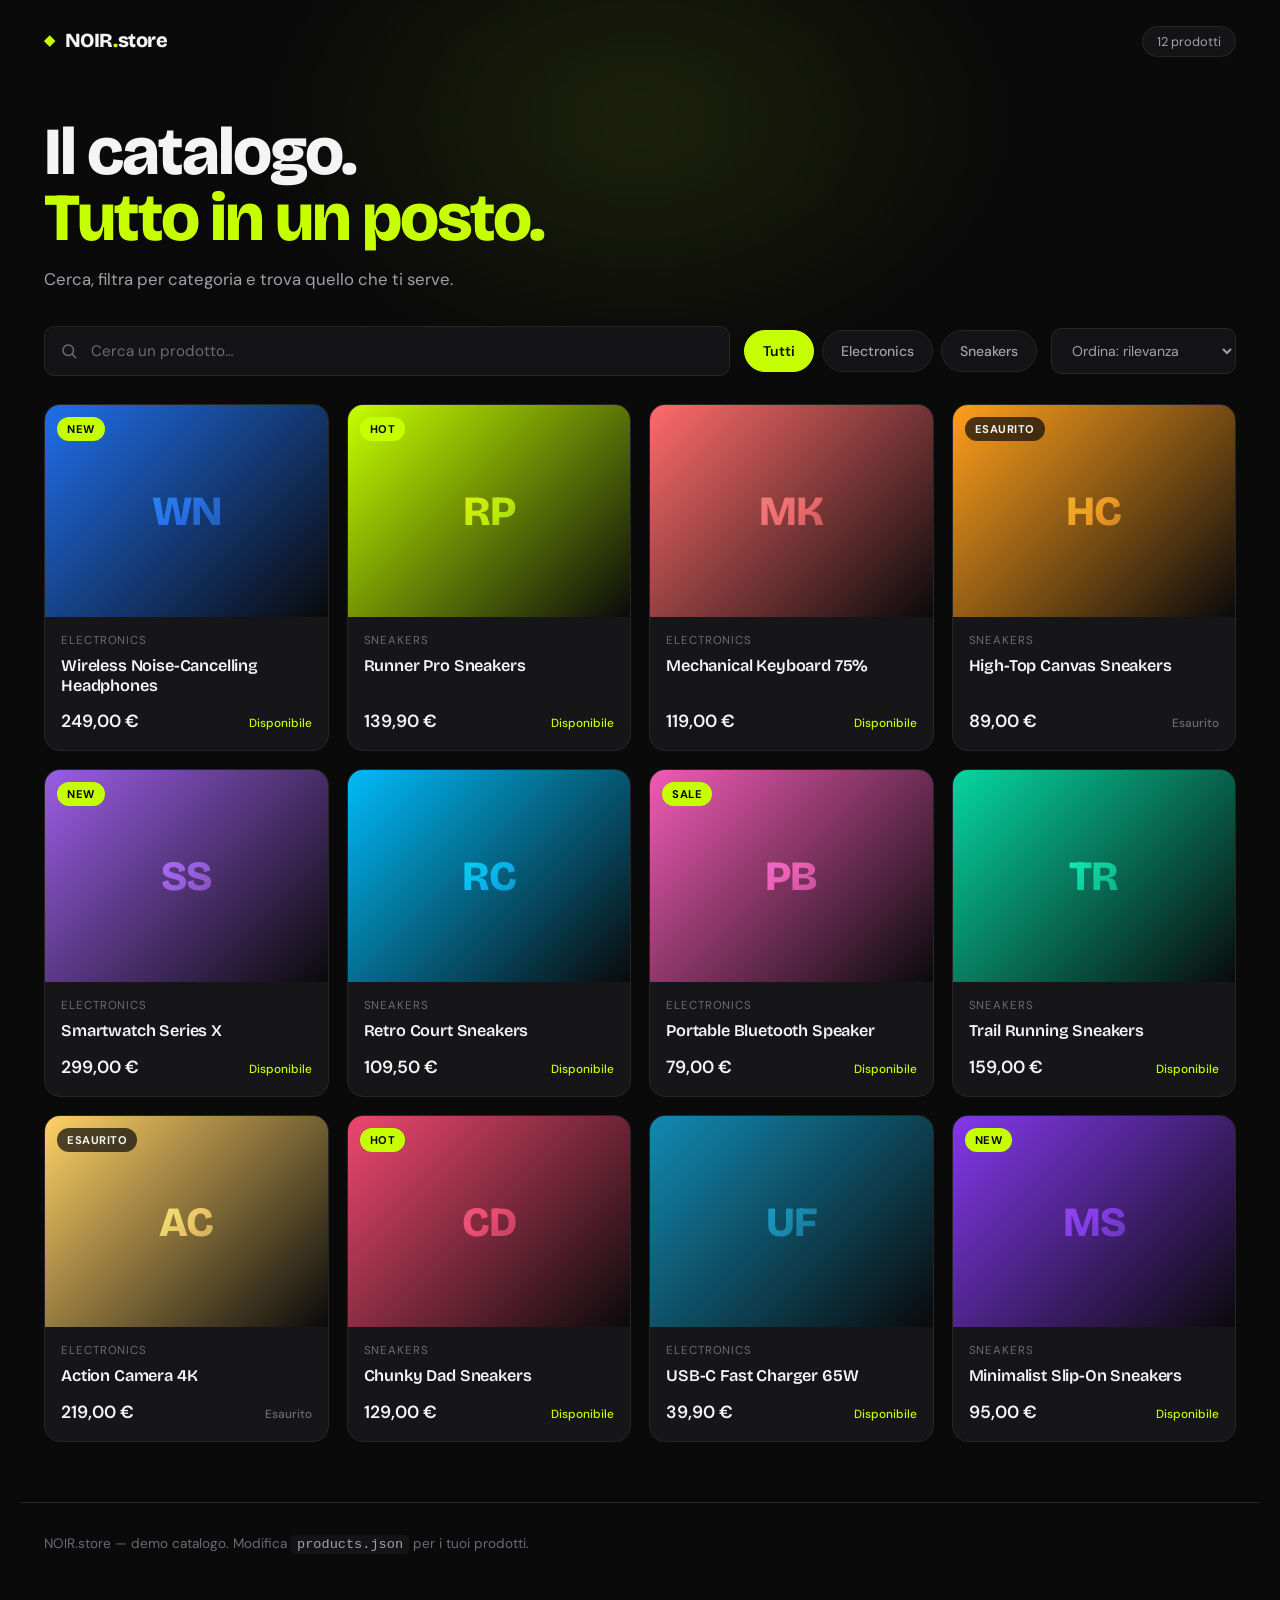
==== index.html @ 689166e3 "first commit" ====
<!DOCTYPE html>
<html lang="it">
<head>
  <meta charset="UTF-8" />
  <meta name="viewport" content="width=device-width, initial-scale=1.0" />
  <title>NOIR — Catalogo Prodotti</title>
  <meta name="description" content="Catalogo prodotti in dark mode con ricerca e filtri per categoria." />
  <link rel="preconnect" href="https://fonts.googleapis.com" />
  <link rel="preconnect" href="https://fonts.gstatic.com" crossorigin />
  <link href="https://fonts.googleapis.com/css2?family=Bricolage+Grotesque:opsz,wght@12..96,400;12..96,600;12..96,800&family=DM+Sans:opsz,wght@9..40,400;9..40,500&display=swap" rel="stylesheet" />
  <link rel="stylesheet" href="styles.css" />
</head>
<body>
  <div class="glow" aria-hidden="true"></div>

  <header class="site-header">
    <div class="brand">
      <span class="brand-mark">◆</span>
      <span class="brand-name">NOIR<span class="brand-dot">.</span>store</span>
    </div>
    <div class="header-meta">
      <span id="count-pill" class="pill">— prodotti</span>
    </div>
  </header>

  <main>
    <section class="hero">
      <h1>Il catalogo.<br /><span class="hero-accent">Tutto in un posto.</span></h1>
      <p class="hero-sub">Cerca, filtra per categoria e trova quello che ti serve.</p>
    </section>

    <section class="controls">
      <div class="search-wrap">
        <svg class="search-icon" viewBox="0 0 24 24" aria-hidden="true">
          <circle cx="11" cy="11" r="7"></circle>
          <line x1="16.5" y1="16.5" x2="21" y2="21"></line>
        </svg>
        <input
          type="search"
          id="search"
          placeholder="Cerca un prodotto…"
          autocomplete="off"
          aria-label="Cerca prodotti"
        />
      </div>

      <div class="filters" id="filters" role="group" aria-label="Filtri categoria"></div>

      <div class="sort-wrap">
        <select id="sort" aria-label="Ordina prodotti">
          <option value="default">Ordina: rilevanza</option>
          <option value="price-asc">Prezzo: crescente</option>
          <option value="price-desc">Prezzo: decrescente</option>
          <option value="name-asc">Nome: A–Z</option>
        </select>
      </div>
    </section>

    <section class="grid" id="grid" aria-live="polite"></section>

    <section class="empty" id="empty" hidden>
      <p class="empty-title">Nessun risultato</p>
      <p class="empty-sub">Prova a modificare la ricerca o i filtri.</p>
    </section>
  </main>

  <footer class="site-footer">
    <p>NOIR.store — demo catalogo. Modifica <code>products.json</code> per i tuoi prodotti.</p>
  </footer>

  <script src="app.js"></script>
</body>
</html>
---- styles.css ----
:root {
  --bg: #0a0a0b;
  --bg-soft: #141416;
  --card: #161618;
  --card-hover: #1c1c1f;
  --border: #262629;
  --border-hover: #3a3a3f;
  --text: #f4f4f5;
  --text-dim: #a1a1aa;
  --text-faint: #6b6b73;
  --accent: #c6ff00;
  --accent-dim: rgba(198, 255, 0, 0.12);
  --radius: 16px;
  --radius-sm: 10px;
  --maxw: 1240px;
  --font-display: "Bricolage Grotesque", sans-serif;
  --font-body: "DM Sans", sans-serif;
}

* { box-sizing: border-box; margin: 0; padding: 0; }

html { scroll-behavior: smooth; }

body {
  background: var(--bg);
  color: var(--text);
  font-family: var(--font-body);
  -webkit-font-smoothing: antialiased;
  min-height: 100vh;
  position: relative;
  overflow-x: hidden;
}

/* Ambient glow background */
.glow {
  position: fixed;
  top: -20%;
  left: 50%;
  transform: translateX(-50%);
  width: 900px;
  height: 600px;
  background: radial-gradient(ellipse at center, rgba(198, 255, 0, 0.10), transparent 60%);
  filter: blur(40px);
  pointer-events: none;
  z-index: 0;
}

main, .site-header, .site-footer { position: relative; z-index: 1; }

/* Header */
.site-header {
  max-width: var(--maxw);
  margin: 0 auto;
  padding: 28px 24px;
  display: flex;
  align-items: center;
  justify-content: space-between;
}

.brand {
  display: flex;
  align-items: center;
  gap: 10px;
  font-family: var(--font-display);
  font-weight: 800;
  font-size: 1.25rem;
  letter-spacing: -0.02em;
}

.brand-mark { color: var(--accent); font-size: 0.9rem; }
.brand-dot { color: var(--accent); }

.pill {
  font-size: 0.8rem;
  color: var(--text-dim);
  border: 1px solid var(--border);
  padding: 6px 14px;
  border-radius: 999px;
  background: var(--bg-soft);
}

/* Hero */
.hero {
  max-width: var(--maxw);
  margin: 0 auto;
  padding: 40px 24px 28px;
}

.hero h1 {
  font-family: var(--font-display);
  font-weight: 800;
  font-size: clamp(2.4rem, 6vw, 4.2rem);
  line-height: 0.98;
  letter-spacing: -0.03em;
}

.hero-accent { color: var(--accent); }

.hero-sub {
  margin-top: 16px;
  color: var(--text-dim);
  font-size: 1.05rem;
  max-width: 520px;
}

/* Controls */
.controls {
  max-width: var(--maxw);
  margin: 0 auto;
  padding: 8px 24px 28px;
  display: flex;
  flex-wrap: wrap;
  gap: 14px;
  align-items: center;
}

.search-wrap {
  position: relative;
  flex: 1 1 320px;
  min-width: 260px;
}

.search-icon {
  position: absolute;
  left: 16px;
  top: 50%;
  transform: translateY(-50%);
  width: 18px;
  height: 18px;
  fill: none;
  stroke: var(--text-faint);
  stroke-width: 2;
  stroke-linecap: round;
}

#search {
  width: 100%;
  padding: 14px 16px 14px 46px;
  background: var(--bg-soft);
  border: 1px solid var(--border);
  border-radius: var(--radius-sm);
  color: var(--text);
  font-family: var(--font-body);
  font-size: 0.95rem;
  outline: none;
  transition: border-color 0.2s, box-shadow 0.2s;
}

#search::placeholder { color: var(--text-faint); }

#search:focus {
  border-color: var(--accent);
  box-shadow: 0 0 0 3px var(--accent-dim);
}

.filters {
  display: flex;
  flex-wrap: wrap;
  gap: 8px;
}

.chip {
  padding: 11px 18px;
  background: var(--bg-soft);
  border: 1px solid var(--border);
  border-radius: 999px;
  color: var(--text-dim);
  font-family: var(--font-body);
  font-size: 0.88rem;
  font-weight: 500;
  cursor: pointer;
  transition: all 0.18s ease;
  white-space: nowrap;
}

.chip:hover {
  border-color: var(--border-hover);
  color: var(--text);
}

.chip.active {
  background: var(--accent);
  border-color: var(--accent);
  color: #0a0a0b;
  font-weight: 600;
}

.sort-wrap { margin-left: auto; }

#sort {
  padding: 12px 16px;
  background: var(--bg-soft);
  border: 1px solid var(--border);
  border-radius: var(--radius-sm);
  color: var(--text-dim);
  font-family: var(--font-body);
  font-size: 0.88rem;
  cursor: pointer;
  outline: none;
}

#sort:focus { border-color: var(--accent); }

/* Grid */
.grid {
  max-width: var(--maxw);
  margin: 0 auto;
  padding: 0 24px 60px;
  display: grid;
  grid-template-columns: repeat(auto-fill, minmax(240px, 1fr));
  gap: 18px;
}

.card {
  background: var(--card);
  border: 1px solid var(--border);
  border-radius: var(--radius);
  overflow: hidden;
  cursor: pointer;
  transition: transform 0.25s cubic-bezier(0.16, 1, 0.3, 1), border-color 0.25s, background 0.25s;
  display: flex;
  flex-direction: column;
  animation: rise 0.5s cubic-bezier(0.16, 1, 0.3, 1) both;
}

.card:hover {
  transform: translateY(-6px);
  border-color: var(--border-hover);
  background: var(--card-hover);
}

@keyframes rise {
  from { opacity: 0; transform: translateY(16px); }
  to { opacity: 1; transform: translateY(0); }
}

.card-media {
  aspect-ratio: 4 / 3;
  position: relative;
  display: flex;
  align-items: center;
  justify-content: center;
  overflow: hidden;
}

.card-media img {
  width: 100%;
  height: 100%;
  object-fit: cover;
}

.card-media .placeholder {
  font-family: var(--font-display);
  font-weight: 800;
  font-size: 2.6rem;
  color: rgba(255, 255, 255, 0.85);
  mix-blend-mode: overlay;
  letter-spacing: -0.03em;
}

.card-tag {
  position: absolute;
  top: 12px;
  left: 12px;
  font-size: 0.7rem;
  font-weight: 700;
  text-transform: uppercase;
  letter-spacing: 0.05em;
  padding: 5px 10px;
  border-radius: 999px;
  background: var(--accent);
  color: #0a0a0b;
}

.card-tag.muted {
  background: rgba(10, 10, 11, 0.7);
  color: var(--text);
  backdrop-filter: blur(4px);
}

.card-body { padding: 16px 16px 18px; display: flex; flex-direction: column; gap: 8px; flex: 1; }

.card-cat {
  font-size: 0.72rem;
  text-transform: uppercase;
  letter-spacing: 0.08em;
  color: var(--text-faint);
}

.card-name {
  font-family: var(--font-display);
  font-weight: 600;
  font-size: 1.02rem;
  line-height: 1.25;
  letter-spacing: -0.01em;
}

.card-footer {
  margin-top: auto;
  display: flex;
  align-items: baseline;
  justify-content: space-between;
  padding-top: 6px;
}

.card-price { font-weight: 600; font-size: 1.1rem; }

.card-stock {
  font-size: 0.74rem;
  color: var(--accent);
  font-weight: 500;
}

.card-stock.out { color: var(--text-faint); }

/* Empty state */
.empty {
  max-width: var(--maxw);
  margin: 0 auto;
  padding: 60px 24px 100px;
  text-align: center;
}

.empty-title {
  font-family: var(--font-display);
  font-weight: 800;
  font-size: 1.6rem;
}

.empty-sub { color: var(--text-dim); margin-top: 8px; }

/* Footer */
.site-footer {
  max-width: var(--maxw);
  margin: 0 auto;
  padding: 32px 24px 48px;
  border-top: 1px solid var(--border);
  color: var(--text-faint);
  font-size: 0.85rem;
}

.site-footer code {
  background: var(--bg-soft);
  padding: 2px 6px;
  border-radius: 4px;
  color: var(--text-dim);
}

@media (max-width: 640px) {
  .sort-wrap { margin-left: 0; width: 100%; }
  #sort { width: 100%; }
}
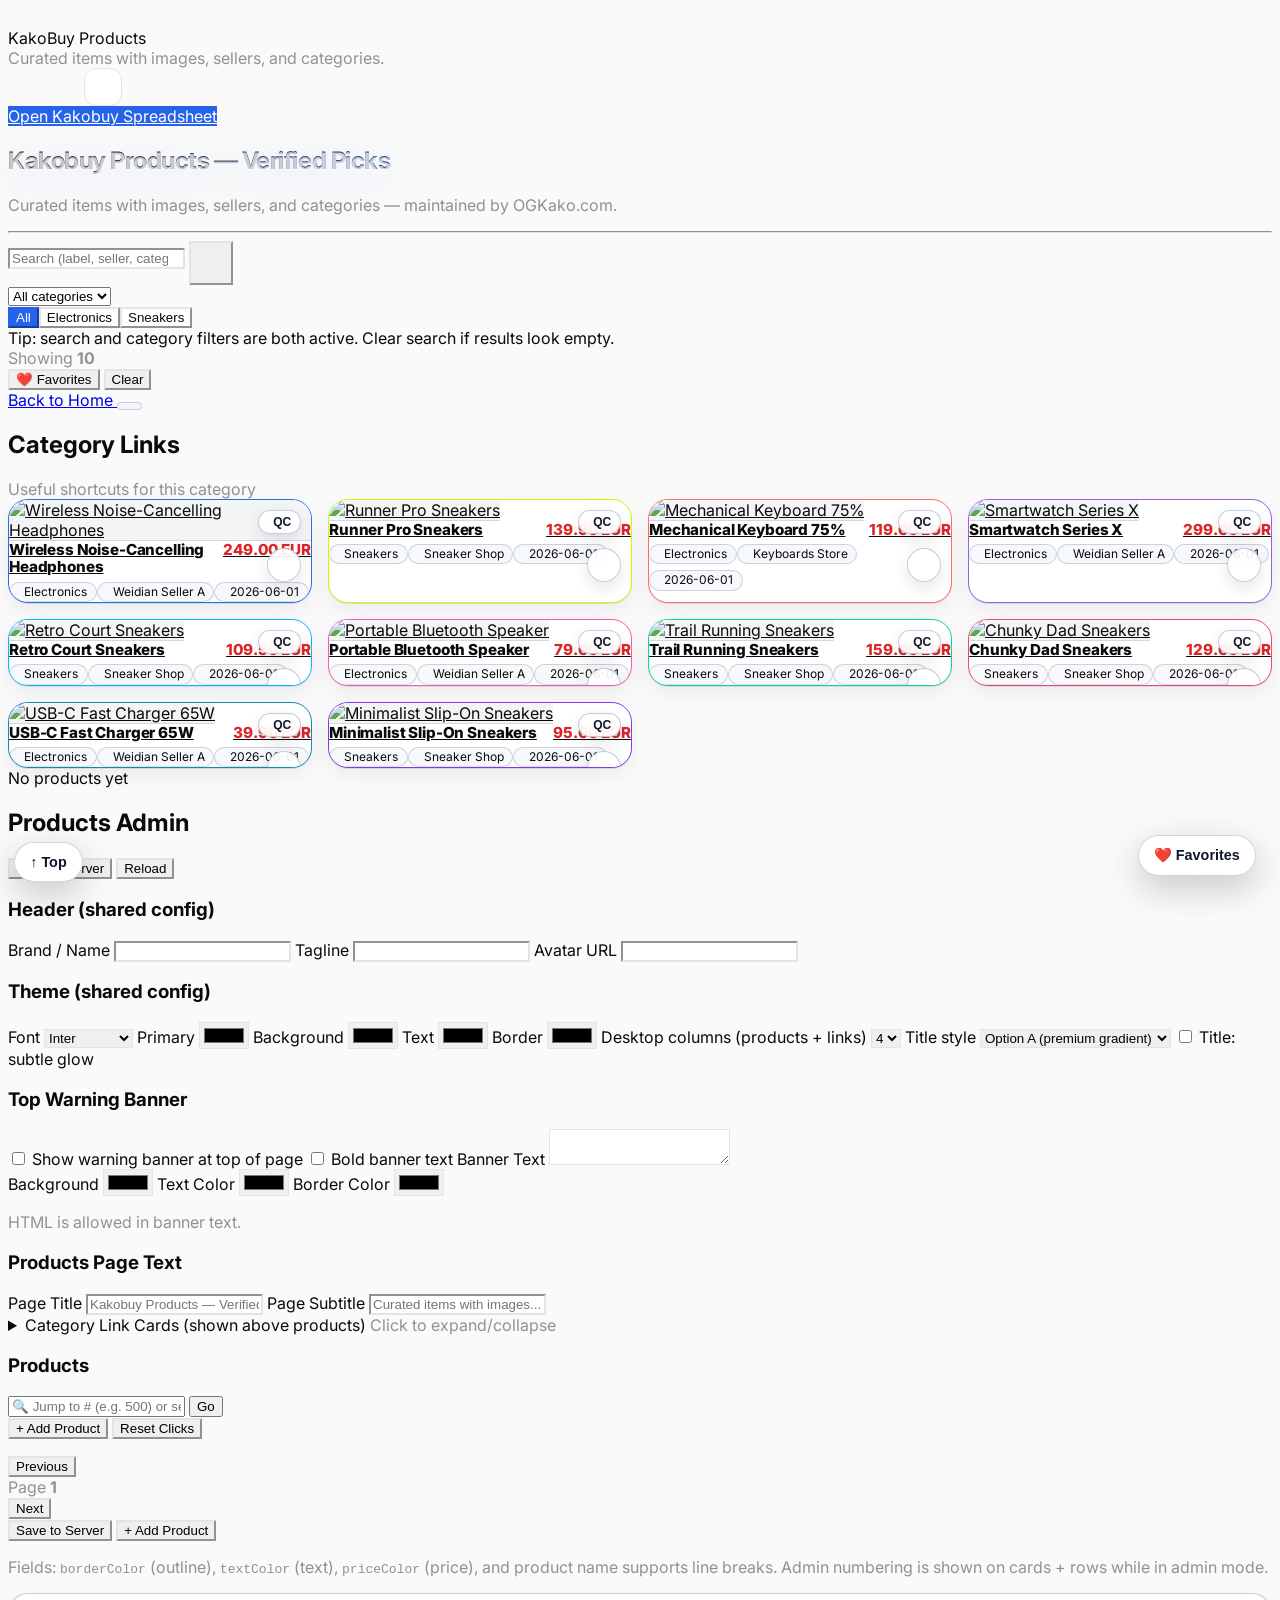
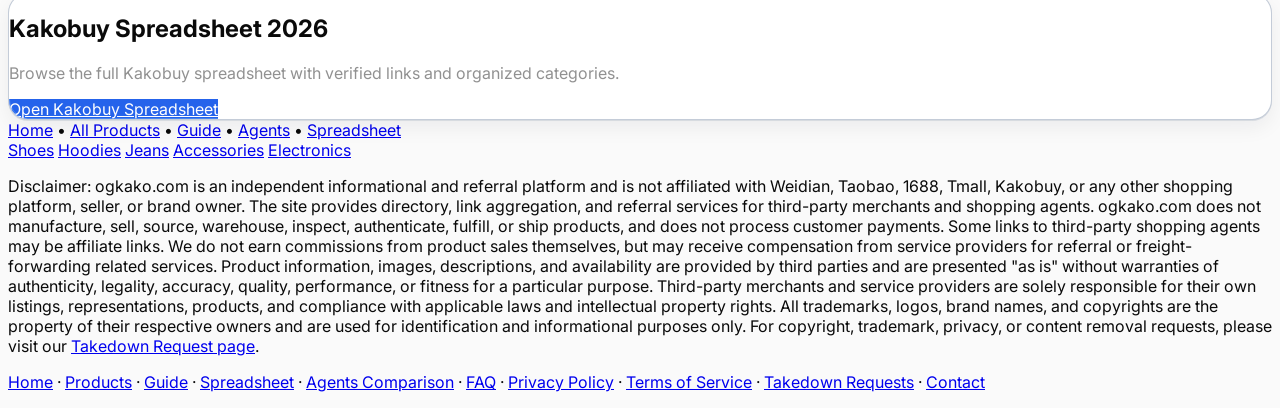
==== commit 758ac38a: "refactor: rewrite application styling and remove local product data to support new dynamic architect" ====
--- a/index.html
+++ b/index.html
@@ -1,73 +1,587 @@
 <!DOCTYPE html>
-<html lang="it">
+<html lang="en">
 <head>
   <meta charset="UTF-8" />
-  <meta name="viewport" content="width=device-width, initial-scale=1.0" />
-  <title>NOIR — Catalogo Prodotti</title>
-  <meta name="description" content="Catalogo prodotti in dark mode con ricerca e filtri per categoria." />
+  <meta name="viewport" content="width=device-width, initial-scale=1" />
+
+  <!-- Basic SEO -->
+  <title>Kakobuy Products 2026 – Direct Listings | OGKako</title>
+  <meta name="description" content="Browse Kakobuy product listings with images, prices, sellers, and organized categories. Explore updated Kakobuy products faster with OGKako." />
+
+  <!-- Favicons -->
+  <link rel="icon" href="/favicon.ico">
+  <link rel="icon" type="image/png" sizes="32x32" href="/favicon-32x32.png">
+  <link rel="icon" type="image/png" sizes="16x16" href="/favicon-16x16.png">
+  <link rel="apple-touch-icon" href="/apple-touch-icon.png">
+  <link rel="manifest" href="/site.webmanifest">
+
+  <!-- Open Graph / Facebook -->
+  <meta property="og:type" content="website" />
+  <meta property="og:url" content="https://ogkako.com/products.html" />
+  <meta property="og:title" content="Kakobuy Products 2026 – Direct Listings | OGKako" />
+  <meta property="og:description" content="Browse Kakobuy product listings with images, prices, sellers, and organized categories. Explore updated Kakobuy products faster with OGKako." />
+  <meta property="og:image" content="https://ogkako.com/og-image.png" />
+
+  <!-- Twitter -->
+  <meta name="twitter:card" content="summary_large_image" />
+  <meta name="twitter:url" content="https://ogkako.com/products.html" />
+  <meta name="twitter:title" content="Kakobuy Products 2026 – Direct Listings | OGKako" />
+  <meta name="twitter:description" content="Browse Kakobuy product listings with images, prices, sellers, and organized categories. Explore updated Kakobuy products faster with OGKako." />
+  <meta name="twitter:image" content="https://ogkako.com/og-image.png" />
+
+  <!-- Canonical URL -->
+  <link rel="canonical" href="https://ogkako.com/products.html" />
+
+  <!-- Robots -->
+  <meta name="robots" content="index, follow" />
+
+  <!-- Fonts & Tailwind -->
+  <script src="https://cdn.tailwindcss.com"></script>
   <link rel="preconnect" href="https://fonts.googleapis.com" />
   <link rel="preconnect" href="https://fonts.gstatic.com" crossorigin />
-  <link href="https://fonts.googleapis.com/css2?family=Bricolage+Grotesque:opsz,wght@12..96,400;12..96,600;12..96,800&family=DM+Sans:opsz,wght@9..40,400;9..40,500&display=swap" rel="stylesheet" />
+  <link id="googleFontLink" href="https://fonts.googleapis.com/css2?family=Inter:wght@400;500;600;700;800&display=swap" rel="stylesheet" />
+  <link rel="stylesheet" href="https://cdnjs.cloudflare.com/ajax/libs/font-awesome/7.0.0/css/all.min.css" crossorigin="anonymous" referrerpolicy="no-referrer" />
+
+  <!-- Stylesheet -->
   <link rel="stylesheet" href="styles.css" />
+
+  <script>
+    // Prevent Google from indexing admin mode
+    if (window.location.search.includes('admin=1')) {
+      const meta = document.createElement('meta');
+      meta.name = 'robots';
+      meta.content = 'noindex, nofollow';
+      document.head.appendChild(meta);
+    }
+  </script>
 </head>
-<body>
-  <div class="glow" aria-hidden="true"></div>
-
-  <header class="site-header">
-    <div class="brand">
-      <span class="brand-mark">◆</span>
-      <span class="brand-name">NOIR<span class="brand-dot">.</span>store</span>
-    </div>
-    <div class="header-meta">
-      <span id="count-pill" class="pill">— prodotti</span>
+
+<body class="min-h-screen">
+  <header class="border-b theme-border bg-white/90 sticky top-0 z-10 backdrop-blur">
+    <div class="mx-auto max-w-6xl px-4 py-3 flex flex-wrap sm:flex-nowrap items-center justify-between">
+      <div class="flex items-center gap-3">
+        <img id="avatar" src="" alt="" class="h-8 w-8 rounded-full ring-2 theme-border object-cover" />
+        <div>
+          <div id="name" class="font-semibold"></div>
+          <div id="bio" class="text-xs theme-muted"></div>
+        </div>
+      </div>
+
+      <div id="socials"
+           class="flex items-center gap-2 w-full justify-center mt-2
+                  sm:w-auto sm:justify-end sm:mt-0">
+      </div>
     </div>
   </header>
 
-  <main>
-    <section class="hero">
-      <h1>Il catalogo.<br /><span class="hero-accent">Tutto in un posto.</span></h1>
-      <p class="hero-sub">Cerca, filtra per categoria e trova quello che ti serve.</p>
+  <div id="topBanner" class="text-xs sm:text-sm text-center px-3 py-2 hidden">
+    <span id="topBannerText"></span>
+  </div>
+
+  <main class="mx-auto max-w-6xl px-4 py-8">
+    <section id="ctaSection" class="mb-8 hidden flex flex-wrap justify-center gap-3"></section>
+
+    <section class="mb-6 text-center hidden md:block">
+      <h1 id="pageTitle" class="text-3xl sm:text-4xl font-extrabold tracking-tight theme-title">
+        Kakobuy Products — Verified Picks
+      </h1>
+      <p id="pageSubtitle" class="mt-2 theme-muted"></p>
+      <hr class="mt-6 theme-border border-t hidden" />
     </section>
 
-    <section class="controls">
-      <div class="search-wrap">
-        <svg class="search-icon" viewBox="0 0 24 24" aria-hidden="true">
-          <circle cx="11" cy="11" r="7"></circle>
-          <line x1="16.5" y1="16.5" x2="21" y2="21"></line>
-        </svg>
-        <input
-          type="search"
-          id="search"
-          placeholder="Cerca un prodotto…"
-          autocomplete="off"
-          aria-label="Cerca prodotti"
-        />
-      </div>
-
-      <div class="filters" id="filters" role="group" aria-label="Filtri categoria"></div>
-
-      <div class="sort-wrap">
-        <select id="sort" aria-label="Ordina prodotti">
-          <option value="default">Ordina: rilevanza</option>
-          <option value="price-asc">Prezzo: crescente</option>
-          <option value="price-desc">Prezzo: decrescente</option>
-          <option value="name-asc">Nome: A–Z</option>
-        </select>
+    <section class="mb-4">
+      <div class="flex flex-col gap-3">
+        <div class="flex flex-col gap-3">
+          <div class="flex gap-2">
+            <input id="q" type="search" class="w-full rounded-xl border theme-border bg-white px-3 py-2 outline-none"
+                   placeholder="Search (label, seller, category)..." />
+            <button id="searchGoBtn" class="rounded-xl border theme-border bg-white px-3" type="button">
+              <i class="fa-solid fa-magnifying-glass"></i>
+            </button>
+          </div>
+          <select id="cat" class="hidden">
+            <option value="">All categories</option>
+          </select>
+
+          <div id="catPills" class="flex flex-wrap gap-2"></div>
+
+          <div id="filterTip" class="hidden mt-2 rounded-xl border border-amber-200 bg-amber-50 px-3 py-2 text-xs text-amber-800">
+            Tip: search and category filters are both active. Clear search if results look empty.
+          </div>
+        </div>
+
+        <div class="mt-2 flex items-center gap-3 flex-wrap">
+          <div class="text-sm theme-muted">
+            Showing <b id="count">0</b>
+          </div>
+          <button id="favFilterBtn" class="btn rounded-xl border theme-border bg-white px-3 py-2 text-sm hover:bg-zinc-50">
+            ❤️ Favorites
+          </button>
+          <button id="clearBtn" class="btn rounded-xl border theme-border bg-white px-3 py-2 text-sm hover:bg-zinc-50">
+            Clear
+          </button>
+        </div>
       </div>
     </section>
 
-    <section class="grid" id="grid" aria-live="polite"></section>
-
-    <section class="empty" id="empty" hidden>
-      <p class="empty-title">Nessun risultato</p>
-      <p class="empty-sub">Prova a modificare la ricerca o i filtri.</p>
+    <div class="mb-4 flex flex-wrap items-center gap-2">
+      <a href="/"
+         class="inline-flex items-center gap-2 rounded-xl border theme-border bg-white px-4 py-2 text-sm font-semibold hover:bg-zinc-50 transition">
+        <i class="fa-solid fa-arrow-left"></i>
+        Back to Home
+      </a>
+
+      <!-- optional little pill showing URL category mode -->
+      <span id="urlCatPill" class="hidden pill">
+        <i class="fa-solid fa-filter"></i>
+        <span id="urlCatPillText"></span>
+      </span>
+    </div>
+
+    <!-- Category “other links” cards -->
+    <section id="categoryLinksWrap" class="hidden mb-6">
+      <div class="flex items-center justify-between mb-2">
+        <h2 class="text-base sm:text-lg font-semibold">Category Links</h2>
+        <div class="text-xs theme-muted">Useful shortcuts for this category</div>
+      </div>
+      <div id="categoryLinksGrid" class="product-grid"></div>
     </section>
+
+    <section aria-label="Products">
+      <div id="productsGrid" class="product-grid"></div>
+
+      <div id="emptyState" class="hidden mt-8 rounded-2xl border theme-border bg-white p-6 text-center">
+        <div class="text-lg font-semibold">No products yet</div>
+      </div>
+    </section>
+
+    <!-- Admin panel -->
+    <section id="adminPanel" class="mt-10 hidden">
+      <div class="rounded-2xl border theme-border bg-white p-5 shadow-sm">
+        <div class="mb-4 flex items-center justify-between">
+          <h2 class="text-lg font-semibold">Products Admin</h2>
+          <div class="flex items-center gap-2">
+            <button id="saveBtn" class="btn rounded-lg border theme-border bg-white px-3 py-1.5 text-sm hover:bg-zinc-50">Save to Server</button>
+            <button id="loadBtn" class="btn rounded-lg border theme-border bg-white px-3 py-1.5 text-sm hover:bg-zinc-50">Reload</button>
+          </div>
+        </div>
+
+        <div class="grid grid-cols-1 md:grid-cols-2 gap-5 md:items-start">
+          <div class="space-y-3 self-start">
+            <h3 class="font-medium">Header (shared config)</h3>
+
+            <label class="block text-sm">Brand / Name
+              <input id="iName" class="mt-1 w-full rounded-xl border theme-border bg-white px-3 py-2 outline-none" />
+            </label>
+
+            <label class="block text-sm">Tagline
+              <input id="iBio" class="mt-1 w-full rounded-xl border theme-border bg-white px-3 py-2 outline-none" />
+            </label>
+
+            <label class="block text-sm">Avatar URL
+              <input id="iAvatar" class="mt-1 w-full rounded-xl border theme-border bg-white px-3 py-2 outline-none" />
+            </label>
+          </div>
+
+          <div class="space-y-3 self-start">
+            <h3 class="font-medium">Theme (shared config)</h3>
+
+            <div class="rounded-xl border theme-border p-3">
+              <div class="grid grid-cols-1 md:grid-cols-2 gap-3">
+                <label class="block text-sm">Font
+                  <select id="iFont" class="mt-1 w-full rounded-xl border theme-border bg-white px-3 py-2 outline-none">
+                    <option value="Inter">Inter</option>
+                    <option value="Roboto">Roboto</option>
+                    <option value="Open Sans">Open Sans</option>
+                    <option value="Poppins">Poppins</option>
+                    <option value="Montserrat">Montserrat</option>
+                  </select>
+                </label>
+
+                <label class="block text-sm">Primary
+                  <input id="iPrimary" type="color" class="mt-1 h-10 w-full rounded-xl border theme-border bg-white px-2 py-1" />
+                </label>
+
+                <label class="block text-sm">Background
+                  <input id="iBg" type="color" class="mt-1 h-10 w-full rounded-xl border theme-border bg-white px-2 py-1" />
+                </label>
+
+                <label class="block text-sm">Text
+                  <input id="iText" type="color" class="mt-1 h-10 w-full rounded-xl border theme-border bg-white px-2 py-1" />
+                </label>
+
+                <label class="block text-sm">Border
+                  <input id="iBorder" type="color" class="mt-1 h-10 w-full rounded-xl border theme-border bg-white px-2 py-1" />
+                </label>
+
+                <label class="block text-sm">Desktop columns (products + links)
+                  <select id="iColsDesktop" class="mt-1 w-full rounded-xl border theme-border bg-white px-3 py-2 outline-none">
+                    <option value="3">3</option>
+                    <option value="4" selected>4</option>
+                    <option value="5">5</option>
+                    <option value="6">6</option>
+                  </select>
+                </label>
+
+                <label class="block text-sm">Title style
+                  <select id="iTitleStyle" class="mt-1 w-full rounded-xl border theme-border bg-white px-3 py-2 outline-none">
+                    <option value="a">Option A (premium gradient)</option>
+                    <option value="b">Option B (embossed outline)</option>
+                  </select>
+                </label>
+
+                <label class="inline-flex items-center gap-2 text-sm mt-2">
+                  <input id="iTitleGlow" type="checkbox" class="rounded" />
+                  Title: subtle glow
+                </label>
+              </div>
+            </div>
+
+            <div class="rounded-xl border theme-border p-3 space-y-2 mt-3">
+              <h3 class="font-medium">Top Warning Banner</h3>
+              <label class="inline-flex items-center gap-2 text-sm">
+                <input id="iBannerEnabled" type="checkbox" class="rounded" />
+                Show warning banner at top of page
+              </label>
+              <label class="inline-flex items-center gap-2 text-sm">
+                <input id="iBannerBold" type="checkbox" class="rounded" />
+                Bold banner text
+              </label>
+              <label class="block text-sm">Banner Text
+                <textarea id="iBannerText" rows="2" class="mt-1 w-full rounded-xl border theme-border bg-white px-3 py-2 outline-none"></textarea>
+              </label>
+              <div class="grid grid-cols-1 md:grid-cols-3 gap-3">
+                <label class="block text-sm">Background
+                  <input id="iBannerBg" type="color" class="mt-1 h-10 w-full rounded-xl border theme-border bg-white px-2 py-1" />
+                </label>
+                <label class="block text-sm">Text Color
+                  <input id="iBannerTextColor" type="color" class="mt-1 h-10 w-full rounded-xl border theme-border bg-white px-2 py-1" />
+                </label>
+                <label class="block text-sm">Border Color
+                  <input id="iBannerBorderColor" type="color" class="mt-1 h-10 w-full rounded-xl border theme-border bg-white px-2 py-1" />
+                </label>
+              </div>
+              <p class="text-xs theme-muted">HTML is allowed in banner text.</p>
+            </div>
+
+            <div class="rounded-xl border theme-border p-3 space-y-2 mt-3">
+              <h3 class="font-medium">Products Page Text</h3>
+              <label class="block text-sm">Page Title
+                <input id="iProductsTitle" class="mt-1 w-full rounded-xl border theme-border bg-white px-3 py-2 outline-none" placeholder="Kakobuy Products — Verified Picks" />
+              </label>
+              <label class="block text-sm">Page Subtitle
+                <input id="iProductsSubtitle" class="mt-1 w-full rounded-xl border theme-border bg-white px-3 py-2 outline-none" placeholder="Curated items with images..." />
+              </label>
+            </div>
+          </div>
+        </div>
+
+        <!-- Category Links editor -->
+        <details class="mt-6 rounded-xl border theme-border bg-white-50 p-4 space-y-3">
+          <summary class="cursor-pointer list-none font-medium text-base flex items-center justify-between">
+            <span>Category Link Cards (shown above products)</span>
+            <span class="text-xs theme-muted">Click to expand/collapse</span>
+          </summary>
+        
+          <div class="mt-3 flex flex-col sm:flex-row sm:items-center sm:justify-between gap-2">
+            <h3 class="font-medium">Category Link Cards (shown above products)</h3>
+            <div class="flex items-center gap-2">
+              <button id="addCatLinkBtn" class="rounded-xl border theme-border bg-white px-3 py-2 text-sm hover:bg-zinc-50">+ Add Link Card</button>
+              <select id="iCatLinksFilter" class="rounded-xl border theme-border bg-white px-3 py-2 text-sm outline-none">
+                <option value="">All categories</option>
+              </select>
+            </div>
+          </div>
+        
+          <ul id="catLinksEditor" class="space-y-2"></ul>
+        
+          <p class="mt-2 text-xs theme-muted">
+            These cards appear when a category is selected (or when the URL has <code>?cat=CategoryName</code>).
+          </p>
+        </details>
+
+        <div class="mt-6 rounded-xl border theme-border bg-pink-50 p-4 space-y-3">
+          <div class="flex flex-col md:flex-row md:items-center md:justify-between gap-2">
+            <h3 class="font-medium">Products</h3>
+
+            <!-- admin find box (jump to # / text) -->
+            <div class="flex flex-col sm:flex-row sm:items-center gap-2">
+              <div class="flex items-center gap-2 bg-blue-50 border border-blue-200 rounded-xl px-2 py-1">
+                <input id="adminFind" class="w-64 rounded-lg bg-white px-3 py-2 text-sm outline-none"
+                       placeholder="🔍 Jump to # (e.g. 500) or search..." />
+                <button id="adminFindBtn" class="rounded-lg bg-blue-600 text-white px-3 py-2 text-sm hover:bg-blue-700">
+                  Go
+                </button>
+              </div>
+
+              <div class="flex items-center gap-2">
+                <button id="addProductBtn" class="rounded-xl border theme-border bg-white px-3 py-2 text-sm hover:bg-zinc-50">+ Add Product</button>
+                <button id="resetProductClicksBtn" class="rounded-xl border theme-border bg-white px-3 py-2 text-sm hover:bg-rose-50">Reset Clicks</button>
+              </div>
+            </div>
+          </div>
+
+          <ul id="productsEditor" class="space-y-2"></ul>
+          <div id="adminPager" class="mt-4 flex items-center justify-between gap-3">
+            <button id="adminPrevPage" class="rounded-xl border theme-border bg-white px-3 py-2 text-sm hover:bg-zinc-50">
+              Previous
+            </button>
+
+            <div class="text-sm theme-muted">
+              Page <b id="adminPageNum">1</b>
+            </div>
+
+            <button id="adminNextPage" class="rounded-xl border theme-border bg-white px-3 py-2 text-sm hover:bg-zinc-50">
+              Next
+            </button>
+          </div>
+
+          <!-- bottom add button so you don’t have to scroll up -->
+          <div class="pt-3 flex justify-between">
+            <button id="saveBtnBottom" class="btn rounded-xl border theme-border bg-white px-3 py-2 text-sm hover:bg-zinc-50">
+              Save to Server
+            </button>
+          
+            <button id="addProductBtnBottom" class="rounded-xl border theme-border bg-white px-3 py-2 text-sm hover:bg-zinc-50">
+              + Add Product
+            </button>
+          </div>
+          <p class="mt-2 text-xs theme-muted">
+            Fields: <code>borderColor</code> (outline), <code>textColor</code> (text), <code>priceColor</code> (price), and product name supports line breaks.
+            <span class="ml-2">Admin numbering is shown on cards + rows while in admin mode.</span>
+          </p>
+        </div>    
+    </section>
+    
+    <section class="theme-card mt-10 max-w-3xl mx-auto p-6 text-center">
+      <h2 class="text-lg font-bold theme-title">Kakobuy Spreadsheet 2026</h2>
+      <p class="text-sm theme-muted mt-2">
+        Browse the full Kakobuy spreadsheet with verified links and organized categories.
+      </p>
+      <a href="/kakobuy-spreadsheet.html" class="inline-block mt-4 theme-cta px-5 py-2 rounded-xl text-sm font-semibold">
+        Open Kakobuy Spreadsheet
+      </a>
+    </section>
+
+    <div class="pt-2 space-y-3">
+      <div class="flex flex-wrap justify-center gap-3 text-sm">
+        <a href="/" class="underline hover:text-black">Home</a>
+        <span>•</span>
+        <a href="/products.html" class="underline hover:text-black">All Products</a>
+        <span>•</span>
+        <a href="/kakobuy-guide.html" class="underline hover:text-black">Guide</a>
+        <span>•</span>
+        <a href="/agents.html" class="underline hover:text-black">Agents</a>
+        <span>•</span>
+        <a href="/kakobuy-spreadsheet.html" class="underline hover:text-black">Spreadsheet</a>
+      </div>
+   
+      <div class="flex flex-wrap justify-center gap-3 text-xs theme-muted">
+        <a href="/products.html?cat=Shoes" class="hover:text-black">Shoes</a>
+        <a href="/products.html?cat=Hoodies" class="hover:text-black">Hoodies</a>
+        <a href="/products.html?cat=Jeans" class="hover:text-black">Jeans</a>
+        <a href="/products.html?cat=Accessories" class="hover:text-black">Accessories</a>
+        <a href="/products.html?cat=Electronics" class="hover:text-black">Electronics</a>
+      </div>
+    </div>
   </main>
 
-  <footer class="site-footer">
-    <p>NOIR.store — demo catalogo. Modifica <code>products.json</code> per i tuoi prodotti.</p>
-  </footer>
-
-  <script src="app.js"></script>
+  <button id="backTopBtn" type="button">↑ Top</button>
+
+  <button id="floatingFavBtn" class="floating-fav-btn" type="button">
+    ❤️ Favorites
+  </button>
+
+  <!-- Templates -->
+  <template id="productRowTpl">
+    <li class="group rounded-2xl border theme-border bg-white p-4 space-y-3" draggable="true">
+      <div class="flex items-center gap-2">
+        <button class="handle rounded-lg border theme-border bg-white px-2 py-1 text-xs opacity-70 group-hover:opacity-100"
+                title="Drag to reorder">⇅</button>
+
+        <!-- row number -->
+        <span class="p-num admin-num-chip" title="Product number">#000</span>
+        <div class="flex items-center gap-2">
+          <input class="p-move w-20 rounded-lg border theme-border bg-white px-2 py-1 text-xs outline-none"
+                 type="number" min="1" placeholder="Move to" title="Move this product to position..." />
+          <button class="move-product rounded-lg border theme-border bg-white px-2 py-1 text-xs hover:bg-zinc-50"
+                  type="button" title="Move product to entered position">
+            Move
+          </button>
+        </div>
+
+        <div class="ml-auto flex items-center gap-2">
+          <label class="flex items-center gap-1 text-xs opacity-80" title="Toggle visibility">
+            <input type="checkbox" class="p-enabled" checked />
+            Visible
+          </label>
+
+          <span class="text-xs theme-muted">Clicks: <b class="p-clicks">0</b></span>
+
+          <button class="del-product rounded-xl bg-rose-50 px-2 py-1 text-xs text-rose-700 border border-rose-200 hover:bg-rose-100"
+                  title="Delete product">
+            Delete
+          </button>
+        </div>
+      </div>
+
+      <div class="grid grid-cols-1 md:grid-cols-2 gap-3">
+        <label class="block text-sm md:col-span-2">
+          Product Name (you can press Enter)
+          <textarea class="p-label mt-1 w-full rounded-xl border theme-border bg-white px-3 py-2 text-sm outline-none"
+                    rows="2" placeholder="AF 1&#10;(2 colors)"></textarea>
+        </label>
+
+        <label class="block text-sm">
+          Product URL
+          <input class="p-url mt-1 w-full rounded-xl border theme-border bg-white px-3 py-2 text-sm outline-none"
+                 placeholder="https://..." />
+        </label>
+
+        <label class="block text-sm">
+          Price
+          <input class="p-price mt-1 w-full rounded-xl border theme-border bg-white px-3 py-2 text-sm outline-none"
+                 placeholder="$14 USD" />
+        </label>
+
+        <label class="block text-sm md:col-span-2">
+          Image URL
+          <input class="p-image mt-1 w-full rounded-xl border theme-border bg-white px-3 py-2 text-sm outline-none"
+                 placeholder="https://.../image.png" />
+        </label>
+
+        <label class="block text-sm">
+          Seller
+          <input class="p-seller mt-1 w-full rounded-xl border theme-border bg-white px-3 py-2 text-sm outline-none"
+                 placeholder="Weidian Seller A" />
+        </label>
+
+        <div class="block text-sm">
+          <label class="block text-sm">
+            Category
+            <select class="p-category-select mt-1 w-full rounded-xl border theme-border bg-white px-3 py-2 text-sm outline-none">
+              <option value="">(none)</option>
+              <option value="__new__">+ Add new category…</option>
+            </select>
+          </label>
+
+          <label class="block text-sm mt-2 p-category-new-wrap hidden">
+            New Category
+            <input class="p-category-new mt-1 w-full rounded-xl border theme-border bg-white px-3 py-2 text-sm outline-none"
+                   placeholder="Type a new category name..." />
+          </label>
+        </div>
+
+        <label class="block text-sm">
+          Updated
+          <input class="p-updated mt-1 w-full rounded-xl border theme-border bg-white px-3 py-2 text-sm outline-none"
+                 placeholder="YYYY-MM-DD" />
+        </label>
+      </div>
+
+      <div class="flex flex-wrap items-center gap-3 pt-1">
+        <div class="flex items-center gap-2">
+          <span class="text-xs theme-muted">Outline</span>
+          <input class="p-border h-9 w-12 rounded-lg border theme-border bg-white p-1 cursor-pointer" type="color" title="Card outline color" />
+        </div>
+
+        <div class="flex items-center gap-2">
+          <span class="text-xs theme-muted">Text</span>
+          <input class="p-text h-9 w-12 rounded-lg border theme-border bg-white p-1 cursor-pointer" type="color" title="Card text color" />
+        </div>
+
+        <div class="flex items-center gap-2">
+          <span class="text-xs theme-muted">Price</span>
+          <input class="p-pricecolor h-9 w-12 rounded-lg border theme-border bg-white p-1 cursor-pointer" type="color" title="Price color" />
+        </div>
+      </div>
+    </li>
+  </template>
+
+  <template id="catLinkRowTpl">
+    <li class="group rounded-2xl border theme-border bg-white p-4 space-y-3" draggable="true">
+      <div class="flex items-center gap-2">
+        <button class="handle rounded-lg border theme-border bg-white px-2 py-1 text-xs opacity-70 group-hover:opacity-100"
+                title="Drag to reorder">⇅</button>
+
+        <div class="ml-auto flex items-center gap-2">
+          <label class="flex items-center gap-1 text-xs opacity-80" title="Toggle visibility">
+            <input type="checkbox" class="cl-enabled" checked />
+            Visible
+          </label>
+
+          <button class="del-link rounded-xl bg-rose-50 px-2 py-1 text-xs text-rose-700 border border-rose-200 hover:bg-rose-100"
+                  title="Delete link">
+            Delete
+          </button>
+        </div>
+      </div>
+
+      <div class="grid grid-cols-1 md:grid-cols-2 gap-3">
+        <label class="block text-sm md:col-span-2">
+          Card Title (you can press Enter)
+          <textarea class="cl-label mt-1 w-full rounded-xl border theme-border bg-white px-3 py-2 text-sm outline-none"
+                    rows="2" placeholder="Hoodies&#10;10,000+ Links"></textarea>
+        </label>
+
+        <label class="block text-sm md:col-span-2">
+          URL
+          <input class="cl-url mt-1 w-full rounded-xl border theme-border bg-white px-3 py-2 text-sm outline-none"
+                 placeholder="https://..." />
+        </label>
+
+        <label class="block text-sm md:col-span-2">
+          Image URL (optional)
+          <input class="cl-image mt-1 w-full rounded-xl border theme-border bg-white px-3 py-2 text-sm outline-none"
+                 placeholder="https://.../icon.png" />
+        </label>
+
+        <div class="block text-sm">
+          <label class="block text-sm">
+            Category (must match product category)
+            <select class="cl-category-select mt-1 w-full rounded-xl border theme-border bg-white px-3 py-2 text-sm outline-none"></select>
+          </label>
+
+          <label class="block text-sm mt-2 cl-category-new-wrap hidden">
+            New Category
+            <input class="cl-category-new mt-1 w-full rounded-xl border theme-border bg-white px-3 py-2 text-sm outline-none"
+                   placeholder="Type a new category and press Enter" />
+          </label>
+        </div>
+
+        <label class="block text-sm">
+          Style
+          <select class="cl-variant mt-1 w-full rounded-xl border theme-border bg-white px-3 py-2 text-sm outline-none">
+            <option value="card">Card</option>
+            <option value="outline">Outline</option>
+            <option value="filled">Filled</option>
+          </select>
+        </label>
+      </div>
+
+      <div class="flex flex-wrap items-center gap-3 pt-1">
+        <div class="flex items-center gap-2">
+          <span class="text-xs theme-muted">Outline</span>
+          <input class="cl-border h-9 w-12 rounded-lg border theme-border bg-white p-1 cursor-pointer" type="color" title="Card outline color" />
+        </div>
+
+        <div class="flex items-center gap-2">
+          <span class="text-xs theme-muted">Text</span>
+          <input class="cl-text h-9 w-12 rounded-lg border theme-border bg-white p-1 cursor-pointer" type="color" title="Card text color" />
+        </div>
+
+        <div class="flex items-center gap-2">
+          <span class="text-xs theme-muted">Accent</span>
+          <input class="cl-pricecolor h-9 w-12 rounded-lg border theme-border bg-white p-1 cursor-pointer" type="color" title="Accent color" />
+        </div>
+      </div>
+    </li>
+  </template>
+
+  <!-- Footer Placeholder -->
+  <div id="footer-placeholder"></div>
+
+  <!-- Application script bundle -->
+  <script src="app.js" defer></script>
 </body>
 </html>
--- a/styles.css
+++ b/styles.css
@@ -1,352 +1,448 @@
 :root {
-  --bg: #0a0a0b;
-  --bg-soft: #141416;
-  --card: #161618;
-  --card-hover: #1c1c1f;
-  --border: #262629;
-  --border-hover: #3a3a3f;
-  --text: #f4f4f5;
-  --text-dim: #a1a1aa;
-  --text-faint: #6b6b73;
-  --accent: #c6ff00;
-  --accent-dim: rgba(198, 255, 0, 0.12);
-  --radius: 16px;
-  --radius-sm: 10px;
-  --maxw: 1240px;
-  --font-display: "Bricolage Grotesque", sans-serif;
-  --font-body: "DM Sans", sans-serif;
-}
-
-* { box-sizing: border-box; margin: 0; padding: 0; }
-
-html { scroll-behavior: smooth; }
+  --bg: #fafafa;
+  --text: #0a0a0a;
+  --primary: #2563eb;
+  --border: #e4e4e7;
+}
 
 body {
+  font-family: Inter, ui-sans-serif, system-ui;
   background: var(--bg);
   color: var(--text);
-  font-family: var(--font-body);
-  -webkit-font-smoothing: antialiased;
-  min-height: 100vh;
+} 
+
+.btn { transition: transform 0.05s ease, box-shadow 0.15s ease; }
+.btn:active { transform: translateY(1px); }
+.theme-border { border-color: var(--border); }
+
+/* Card styles */
+.theme-card {
+  background: #ffffff;
+  border-radius: 1.25rem;
+  border: 1px solid rgba(148, 163, 184, 0.55);
+  box-shadow:
+    0 8px 20px rgba(15, 23, 42, 0.06),
+    0 1px 0 rgba(148, 163, 184, 0.25);
+  overflow: hidden;
   position: relative;
-  overflow-x: hidden;
-}
-
-/* Ambient glow background */
-.glow {
+  transition:
+    transform 0.18s ease,
+    box-shadow 0.22s ease,
+    border-color 0.18s ease,
+    background-color 0.18s ease;
+}
+.theme-card::after {
+  content: "";
+  position: absolute;
+  inset: 0;
+  pointer-events: none;
+  border-radius: inherit;
+  border: 1px solid rgba(255, 255, 255, 0.6);
+  mix-blend-mode: soft-light;
+}
+.theme-card:hover {
+  transform: translateY(-4px);
+  box-shadow:
+    0 26px 60px rgba(15, 23, 42, 0.22),
+    0 0 0 1px rgba(37, 99, 235, 0.35);
+  border-color: rgba(37, 99, 235, 0.55);
+  background-color: #f9fafb;
+}
+
+.icon-btn {
+  width: 38px; height: 38px;
+  display: inline-flex; align-items: center; justify-content: center;
+  border-radius: 0.75rem;
+}
+
+.theme-cta { background: var(--primary); border-color: var(--primary); color: #fff; }
+.theme-cta:hover { filter: brightness(0.95); }
+.theme-cta-outline { background: #fff; border-color: var(--border); color: var(--text); }
+.theme-cta-outline:hover { background: #f6f6f6; }
+
+.theme-title { color: var(--text); }
+.theme-muted { color: color-mix(in oklab, var(--text), #ffffff 60%); }
+
+/* Product grid */
+.product-grid {
+  display: grid;
+  gap: 1rem;
+  grid-template-columns: repeat(2, minmax(0, 1fr));
+}
+@media (min-width: 768px) {
+  .product-grid { grid-template-columns: repeat(3, minmax(0, 1fr)); }
+}
+@media (min-width: 1024px) {
+  .product-grid { grid-template-columns: repeat(var(--cols-desktop, 4), minmax(0, 1fr)); }
+}
+
+.prod-img {
+  background: #f3f4f6;
+  border-bottom: 1px solid rgba(148, 163, 184, 0.35);
+}
+
+.pill {
+  display: inline-flex;
+  align-items: center;
+  gap: .35rem;
+  padding: .2rem .55rem;
+  border-radius: 999px;
+  border: 1px solid rgba(148,163,184,.45);
+  background: rgba(241,245,249,.65);
+  font-size: .75rem;
+  line-height: 1;
+  white-space: nowrap;
+}
+
+/* ✅ Mobile text fix helpers */
+.prod-top { display: flex; flex-direction: column; gap: .35rem; }
+@media (min-width: 640px) {
+  .prod-top { flex-direction: row; align-items: flex-start; justify-content: space-between; gap: .75rem; }
+}
+.prod-title {
+  font-weight: 800;
+  font-size: .95rem;
+  line-height: 1.15;
+  letter-spacing: -0.01em;
+  overflow-wrap: anywhere;
+  word-break: normal;
+}
+.prod-price {
+  font-weight: 800;
+  font-size: .95rem;
+  line-height: 1.15;
+  white-space: nowrap;
+  align-self: flex-start;
+}
+@media (min-width: 640px) {
+  .prod-price { text-align: right; }
+}
+
+/* Title style */
+#pageTitle { letter-spacing: -0.02em; }
+.title-style-a {
+  background: linear-gradient(90deg,
+    color-mix(in srgb, var(--text) 92%, #ffffff 8%),
+    color-mix(in srgb, var(--primary) 80%, #000000 20%),
+    color-mix(in srgb, var(--text) 92%, #ffffff 8%)
+  );
+  -webkit-background-clip: text;
+  background-clip: text;
+  color: transparent;
+  text-shadow: 0 1px 0 rgba(255,255,255,0.75);
+}
+.title-style-b {
+  color: var(--text);
+  text-shadow:
+    -1px -1px 0 rgba(255,255,255,0.85),
+    1px -1px 0 rgba(255,255,255,0.85),
+    -1px  1px 0 rgba(255,255,255,0.85),
+    1px  1px 0 rgba(255,255,255,0.85),
+    0 10px 24px rgba(2, 6, 23, 0.20);
+}
+.title-glow { filter: drop-shadow(0 10px 22px rgba(37,99,235,0.18)); }
+
+/* ✅ NEW: admin number badges */
+.admin-num-badge {
+  position: absolute;
+  top: 10px;
+  left: 10px;
+  z-index: 3;
+  display: inline-flex;
+  align-items: center;
+  gap: .4rem;
+  padding: .25rem .55rem;
+  border-radius: 999px;
+  border: 1px solid rgba(148, 163, 184, 0.55);
+  background: rgba(255, 255, 255, 0.88);
+  backdrop-filter: blur(10px);
+  font-size: .75rem;
+  font-weight: 800;
+  color: #0f172a;
+  box-shadow: 0 6px 16px rgba(15, 23, 42, 0.10);
+  pointer-events: none;
+}
+
+/* ✅ QC button on product cards */
+.qc-btn {
+  position: absolute;
+  top: 10px;
+  right: 10px;
+  z-index: 4;
+  display: inline-flex;
+  align-items: center;
+  gap: .35rem;
+  padding: .25rem .55rem;
+  border-radius: 999px;
+  border: 1px solid rgba(148, 163, 184, 0.55);
+  background: rgba(255, 255, 255, 0.88);
+  backdrop-filter: blur(10px);
+  font-size: .75rem;
+  font-weight: 800;
+  color: #0f172a;
+  box-shadow: 0 6px 16px rgba(15, 23, 42, 0.10);
+  cursor: pointer;
+}
+.qc-btn:hover { background: rgba(255, 255, 255, 0.95); }
+
+/* ✅ Favorites button */
+.fav-btn {
+  position: absolute;
+  top: 48px;
+  right: 10px;
+  z-index: 5;
+  display: inline-flex;
+  align-items: center;
+  justify-content: center;
+  width: 34px;
+  height: 34px;
+  border-radius: 999px;
+  border: 1px solid rgba(148, 163, 184, 0.55);
+  background: rgba(255, 255, 255, 0.92);
+  font-size: .9rem;
+  color: #64748b;
+  cursor: pointer;
+  box-shadow: 0 6px 16px rgba(15, 23, 42, 0.10);
+}
+
+.fav-btn.active {
+  color: #dc2626;
+}
+
+/* ✅ Share button under heart */
+.share-btn {
+  position: absolute;
+  top: 88px;
+  right: 10px;
+  z-index: 5;
+  display: inline-flex;
+  align-items: center;
+  justify-content: center;
+  width: 34px;
+  height: 34px;
+  border-radius: 999px;
+  border: 1px solid rgba(148, 163, 184, 0.55);
+  background: rgba(255, 255, 255, 0.92);
+  font-size: .9rem;
+  color: #0f172a;
+  cursor: pointer;
+  box-shadow: 0 6px 16px rgba(15, 23, 42, 0.10);
+}
+
+/* ✅ Hide share button on desktop browsers */
+@media (pointer: fine) {
+  .share-btn {
+    display: none !important;
+  }
+}
+
+.fav-filter-active {
+  background: #0f172a !important;
+  color: #ffffff !important;
+  border-color: #0f172a !important;
+}
+
+/* ✅ Floating favorites button */
+.floating-fav-btn {
   position: fixed;
-  top: -20%;
-  left: 50%;
-  transform: translateX(-50%);
-  width: 900px;
-  height: 600px;
-  background: radial-gradient(ellipse at center, rgba(198, 255, 0, 0.10), transparent 60%);
-  filter: blur(40px);
-  pointer-events: none;
-  z-index: 0;
-}
-
-main, .site-header, .site-footer { position: relative; z-index: 1; }
-
-/* Header */
-.site-header {
-  max-width: var(--maxw);
-  margin: 0 auto;
-  padding: 28px 24px;
-  display: flex;
-  align-items: center;
-  justify-content: space-between;
-}
-
-.brand {
-  display: flex;
-  align-items: center;
-  gap: 10px;
-  font-family: var(--font-display);
-  font-weight: 800;
-  font-size: 1.25rem;
-  letter-spacing: -0.02em;
-}
-
-.brand-mark { color: var(--accent); font-size: 0.9rem; }
-.brand-dot { color: var(--accent); }
-
-.pill {
-  font-size: 0.8rem;
-  color: var(--text-dim);
+  right: 14px;
+  bottom: 18px;
+  z-index: 50;
+  display: inline-flex;
+  align-items: center;
+  justify-content: center;
+  gap: .4rem;
+  padding: .7rem .95rem;
+  border-radius: 999px;
+  border: 1px solid rgba(15, 23, 42, 0.18);
+  background: #ffffff;
+  color: #0f172a;
+  font-size: .9rem;
+  font-weight: 800;
+  box-shadow: 0 12px 35px rgba(15, 23, 42, 0.22);
+  cursor: pointer;
+}
+
+.floating-fav-btn.active {
+  background: #0f172a;
+  color: #ffffff;
+  border-color: #0f172a;
+}
+
+@media (min-width: 768px) {
+  .floating-fav-btn {
+    bottom: 24px;
+    right: 24px;
+  }
+}
+
+
+.admin-num-chip {
+  display: inline-flex;
+  align-items: center;
+  justify-content: center;
+  padding: .12rem .5rem;
+  border-radius: 999px;
+  border: 1px solid rgba(37, 99, 235, 0.35);
+  background: rgba(37, 99, 235, 0.08);
+  color: rgba(15, 23, 42, 0.9);
+  font-size: .75rem;
+  font-weight: 800;
+  line-height: 1;
+}
+
+/* ===== CLEAN NIGHT MODE ===== */
+
+body.dark-mode,
+body.dark-mode main,
+body.dark-mode header,
+body.dark-mode footer {
+  background: #0b1120 !important;
+  color: #f8fafc !important;
+}
+
+body.dark-mode .theme-card,
+body.dark-mode input,
+body.dark-mode textarea,
+body.dark-mode select,
+body.dark-mode .icon-btn,
+body.dark-mode .theme-cta-outline,
+body.dark-mode .floating-fav-btn,
+body.dark-mode #darkModeBtn,
+body.dark-mode #favFilterBtn,
+body.dark-mode #clearBtn,
+body.dark-mode a.bg-white,
+body.dark-mode button.bg-white {
+  background: #111827 !important;
+  color: #f8fafc !important;
+  border-color: #334155 !important;
+}
+
+body.dark-mode .prod-img {
+  background: #0f172a !important;
+}
+
+body.dark-mode .pill {
+  background: #1e293b !important;
+  color: #e2e8f0 !important;
+  border-color: #334155 !important;
+}
+
+body.dark-mode .theme-muted {
+  color: #94a3b8 !important;
+}
+
+body.dark-mode .theme-title,
+body.dark-mode #pageTitle {
+  color: #f8fafc !important;
+  background: none !important;
+  -webkit-background-clip: initial !important;
+  background-clip: initial !important;
+  text-shadow: none !important;
+  filter: none !important;
+}
+
+body.dark-mode .qc-btn,
+body.dark-mode .fav-btn,
+body.dark-mode .share-btn {
+  background: rgba(15, 23, 42, 0.96) !important;
+  color: #f8fafc !important;
+  border-color: #475569 !important;
+}
+
+body.dark-mode i,
+body.dark-mode .icon-btn i,
+body.dark-mode #socials i {
+  color: #f8fafc !important;
+}
+
+body.dark-mode .fav-filter-active {
+  background: #2563eb !important;
+  border-color: #2563eb !important;
+  color: #ffffff !important;
+}
+
+#darkModeBtn {
+  width: 38px;
+  height: 38px;
+  display: inline-flex;
+  align-items: center;
+  justify-content: center;
+  border-radius: .75rem;
   border: 1px solid var(--border);
-  padding: 6px 14px;
-  border-radius: 999px;
-  background: var(--bg-soft);
-}
-
-/* Hero */
-.hero {
-  max-width: var(--maxw);
-  margin: 0 auto;
-  padding: 40px 24px 28px;
-}
-
-.hero h1 {
-  font-family: var(--font-display);
-  font-weight: 800;
-  font-size: clamp(2.4rem, 6vw, 4.2rem);
-  line-height: 0.98;
-  letter-spacing: -0.03em;
-}
-
-.hero-accent { color: var(--accent); }
-
-.hero-sub {
-  margin-top: 16px;
-  color: var(--text-dim);
-  font-size: 1.05rem;
-  max-width: 520px;
-}
-
-/* Controls */
-.controls {
-  max-width: var(--maxw);
-  margin: 0 auto;
-  padding: 8px 24px 28px;
-  display: flex;
-  flex-wrap: wrap;
-  gap: 14px;
-  align-items: center;
-}
-
-.search-wrap {
-  position: relative;
-  flex: 1 1 320px;
-  min-width: 260px;
-}
-
-.search-icon {
-  position: absolute;
-  left: 16px;
-  top: 50%;
-  transform: translateY(-50%);
-  width: 18px;
-  height: 18px;
-  fill: none;
-  stroke: var(--text-faint);
-  stroke-width: 2;
-  stroke-linecap: round;
-}
-
-#search {
-  width: 100%;
-  padding: 14px 16px 14px 46px;
-  background: var(--bg-soft);
-  border: 1px solid var(--border);
-  border-radius: var(--radius-sm);
-  color: var(--text);
-  font-family: var(--font-body);
-  font-size: 0.95rem;
-  outline: none;
-  transition: border-color 0.2s, box-shadow 0.2s;
-}
-
-#search::placeholder { color: var(--text-faint); }
-
-#search:focus {
-  border-color: var(--accent);
-  box-shadow: 0 0 0 3px var(--accent-dim);
-}
-
-.filters {
-  display: flex;
-  flex-wrap: wrap;
-  gap: 8px;
-}
-
-.chip {
-  padding: 11px 18px;
-  background: var(--bg-soft);
-  border: 1px solid var(--border);
-  border-radius: 999px;
-  color: var(--text-dim);
-  font-family: var(--font-body);
-  font-size: 0.88rem;
-  font-weight: 500;
-  cursor: pointer;
-  transition: all 0.18s ease;
-  white-space: nowrap;
-}
-
-.chip:hover {
-  border-color: var(--border-hover);
-  color: var(--text);
-}
-
-.chip.active {
-  background: var(--accent);
-  border-color: var(--accent);
-  color: #0a0a0b;
-  font-weight: 600;
-}
-
-.sort-wrap { margin-left: auto; }
-
-#sort {
-  padding: 12px 16px;
-  background: var(--bg-soft);
-  border: 1px solid var(--border);
-  border-radius: var(--radius-sm);
-  color: var(--text-dim);
-  font-family: var(--font-body);
-  font-size: 0.88rem;
-  cursor: pointer;
-  outline: none;
-}
-
-#sort:focus { border-color: var(--accent); }
-
-/* Grid */
-.grid {
-  max-width: var(--maxw);
-  margin: 0 auto;
-  padding: 0 24px 60px;
-  display: grid;
-  grid-template-columns: repeat(auto-fill, minmax(240px, 1fr));
-  gap: 18px;
-}
-
-.card {
-  background: var(--card);
-  border: 1px solid var(--border);
-  border-radius: var(--radius);
-  overflow: hidden;
-  cursor: pointer;
-  transition: transform 0.25s cubic-bezier(0.16, 1, 0.3, 1), border-color 0.25s, background 0.25s;
-  display: flex;
-  flex-direction: column;
-  animation: rise 0.5s cubic-bezier(0.16, 1, 0.3, 1) both;
-}
-
-.card:hover {
-  transform: translateY(-6px);
-  border-color: var(--border-hover);
-  background: var(--card-hover);
-}
-
-@keyframes rise {
-  from { opacity: 0; transform: translateY(16px); }
-  to { opacity: 1; transform: translateY(0); }
-}
-
-.card-media {
-  aspect-ratio: 4 / 3;
-  position: relative;
-  display: flex;
-  align-items: center;
-  justify-content: center;
-  overflow: hidden;
-}
-
-.card-media img {
-  width: 100%;
-  height: 100%;
-  object-fit: cover;
-}
-
-.card-media .placeholder {
-  font-family: var(--font-display);
-  font-weight: 800;
-  font-size: 2.6rem;
-  color: rgba(255, 255, 255, 0.85);
-  mix-blend-mode: overlay;
-  letter-spacing: -0.03em;
-}
-
-.card-tag {
-  position: absolute;
-  top: 12px;
-  left: 12px;
-  font-size: 0.7rem;
-  font-weight: 700;
-  text-transform: uppercase;
-  letter-spacing: 0.05em;
-  padding: 5px 10px;
-  border-radius: 999px;
-  background: var(--accent);
-  color: #0a0a0b;
-}
-
-.card-tag.muted {
-  background: rgba(10, 10, 11, 0.7);
-  color: var(--text);
-  backdrop-filter: blur(4px);
-}
-
-.card-body { padding: 16px 16px 18px; display: flex; flex-direction: column; gap: 8px; flex: 1; }
-
-.card-cat {
-  font-size: 0.72rem;
-  text-transform: uppercase;
-  letter-spacing: 0.08em;
-  color: var(--text-faint);
-}
-
-.card-name {
-  font-family: var(--font-display);
-  font-weight: 600;
-  font-size: 1.02rem;
-  line-height: 1.25;
-  letter-spacing: -0.01em;
-}
-
-.card-footer {
-  margin-top: auto;
-  display: flex;
-  align-items: baseline;
-  justify-content: space-between;
-  padding-top: 6px;
-}
-
-.card-price { font-weight: 600; font-size: 1.1rem; }
-
-.card-stock {
-  font-size: 0.74rem;
-  color: var(--accent);
-  font-weight: 500;
-}
-
-.card-stock.out { color: var(--text-faint); }
-
-/* Empty state */
-.empty {
-  max-width: var(--maxw);
-  margin: 0 auto;
-  padding: 60px 24px 100px;
-  text-align: center;
-}
-
-.empty-title {
-  font-family: var(--font-display);
-  font-weight: 800;
-  font-size: 1.6rem;
-}
-
-.empty-sub { color: var(--text-dim); margin-top: 8px; }
-
-/* Footer */
-.site-footer {
-  max-width: var(--maxw);
-  margin: 0 auto;
-  padding: 32px 24px 48px;
-  border-top: 1px solid var(--border);
-  color: var(--text-faint);
-  font-size: 0.85rem;
-}
-
-.site-footer code {
-  background: var(--bg-soft);
-  padding: 2px 6px;
-  border-radius: 4px;
-  color: var(--text-dim);
-}
-
-@media (max-width: 640px) {
-  .sort-wrap { margin-left: 0; width: 100%; }
-  #sort { width: 100%; }
-}
+  background: #ffffff;
+  color: #0f172a;
+  font-size: 1rem;
+  cursor: pointer;
+}
+
+body.dark-mode #darkModeBtn {
+  background: #111827 !important;
+  color: #f8fafc !important;
+  border-color: #334155 !important;
+}
+
+
+/* Fix favorite heart active color in night mode */
+body.dark-mode .fav-btn.active,
+body.dark-mode .fav-btn.active i {
+  color: #ef4444 !important;
+}
+
+body.dark-mode .fav-btn {
+  background: rgba(15, 23, 42, 0.96) !important;
+  border-color: #475569 !important;
+}
+
+
+/* Search button beside search input */
+#searchGoBtn{
+  min-width: 44px;
+  height: 44px;
+  display: inline-flex;
+  align-items: center;
+  justify-content: center;
+}
+
+/* Search icon dark mode fix */
+body.dark-mode #searchGoBtn{
+  background: rgba(15, 23, 42, 0.96) !important;
+  border-color: #475569 !important;
+  color: #f8fafc !important;
+}
+
+body.dark-mode #searchGoBtn i{
+  color: #f8fafc !important;
+}
+
+
+#backTopBtn {
+  position: fixed;
+  left: 14px;
+  bottom: 18px;
+  z-index: 60;
+  display: inline-flex;
+  align-items: center;
+  justify-content: center;
+  gap: .4rem;
+  padding: .7rem .95rem;
+  border-radius: 999px;
+  border: 1px solid rgba(15, 23, 42, 0.18);
+  background: #ffffff;
+  color: #0f172a;
+  font-size: .9rem;
+  font-weight: 800;
+  box-shadow: 0 12px 35px rgba(15, 23, 42, 0.22);
+  cursor: pointer;
+}
+
+body.dark-mode #backTopBtn,
+body.dark-mode #emptyState {
+  background: #111827 !important;
+  color: #f8fafc !important;
+  border-color: #334155 !important;
+}
+
+body.dark-mode #emptyState .font-semibold {
+  color: #f8fafc !important;
+}
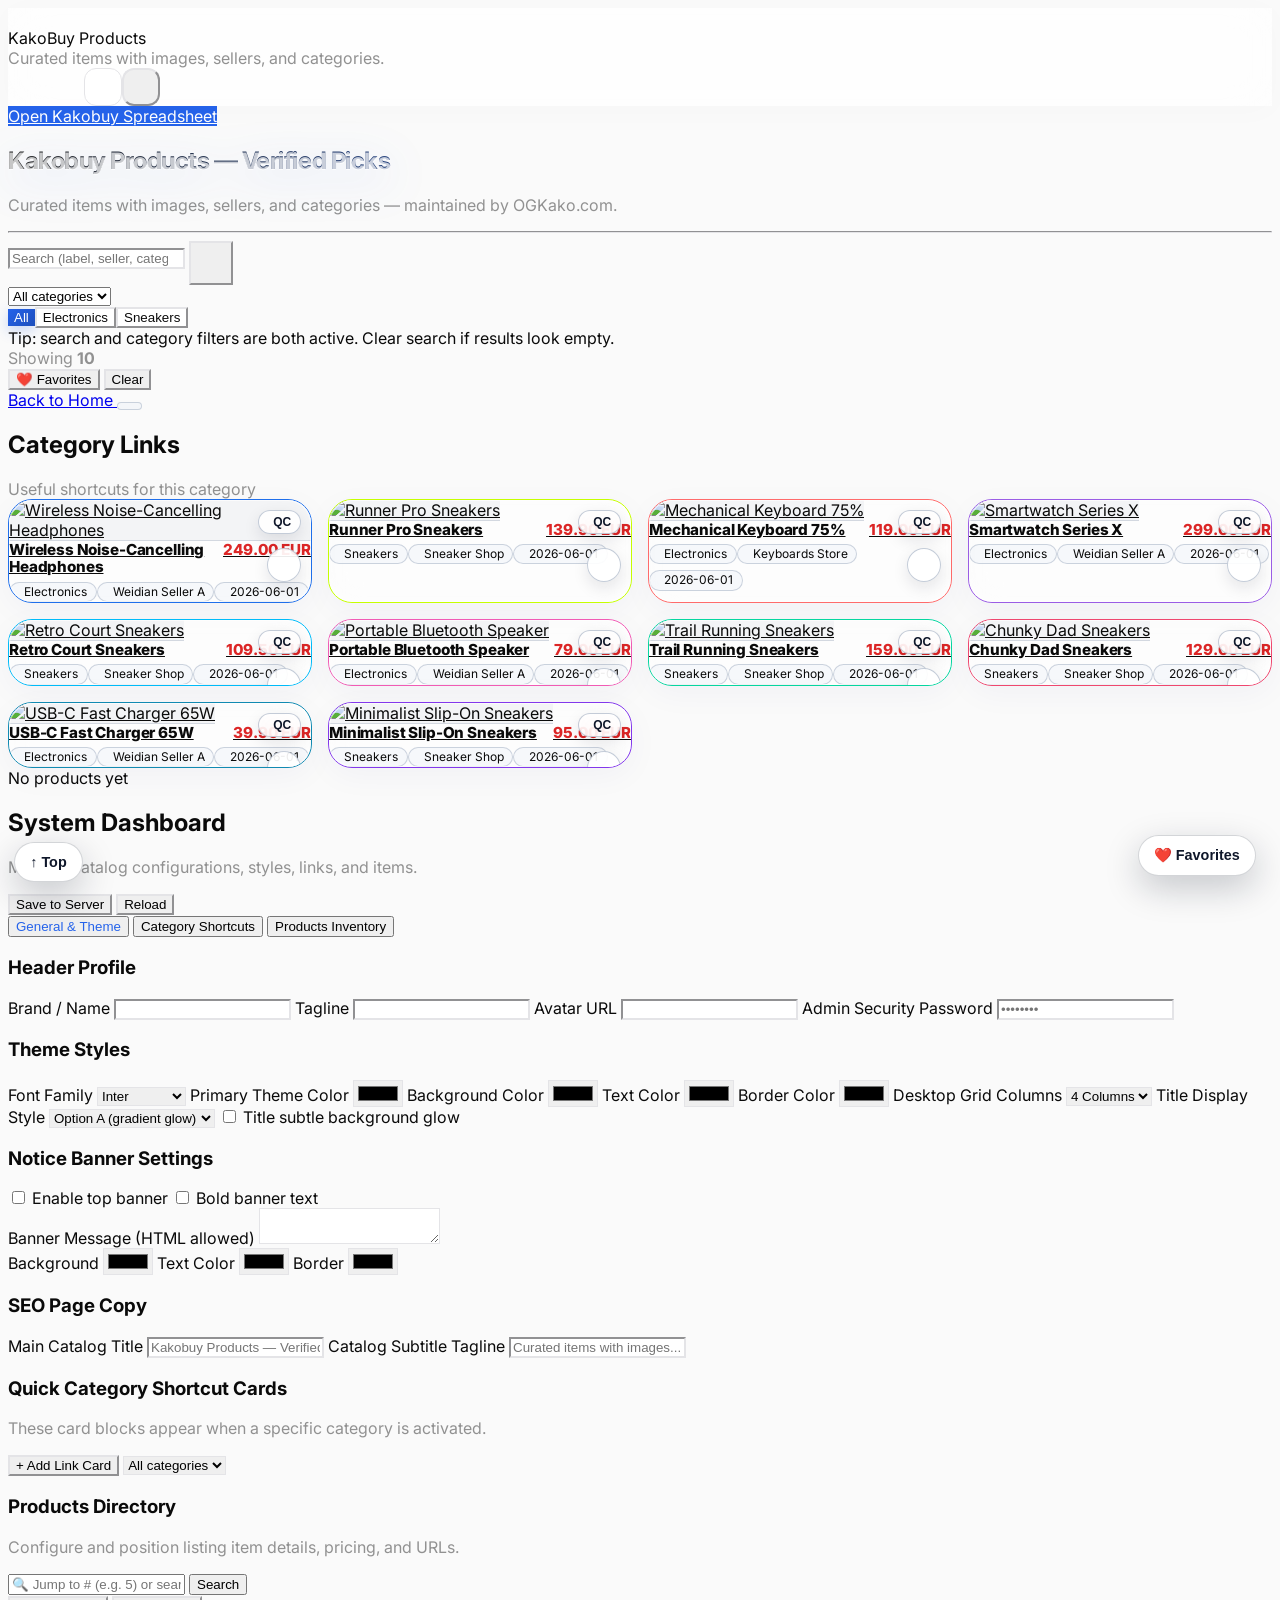
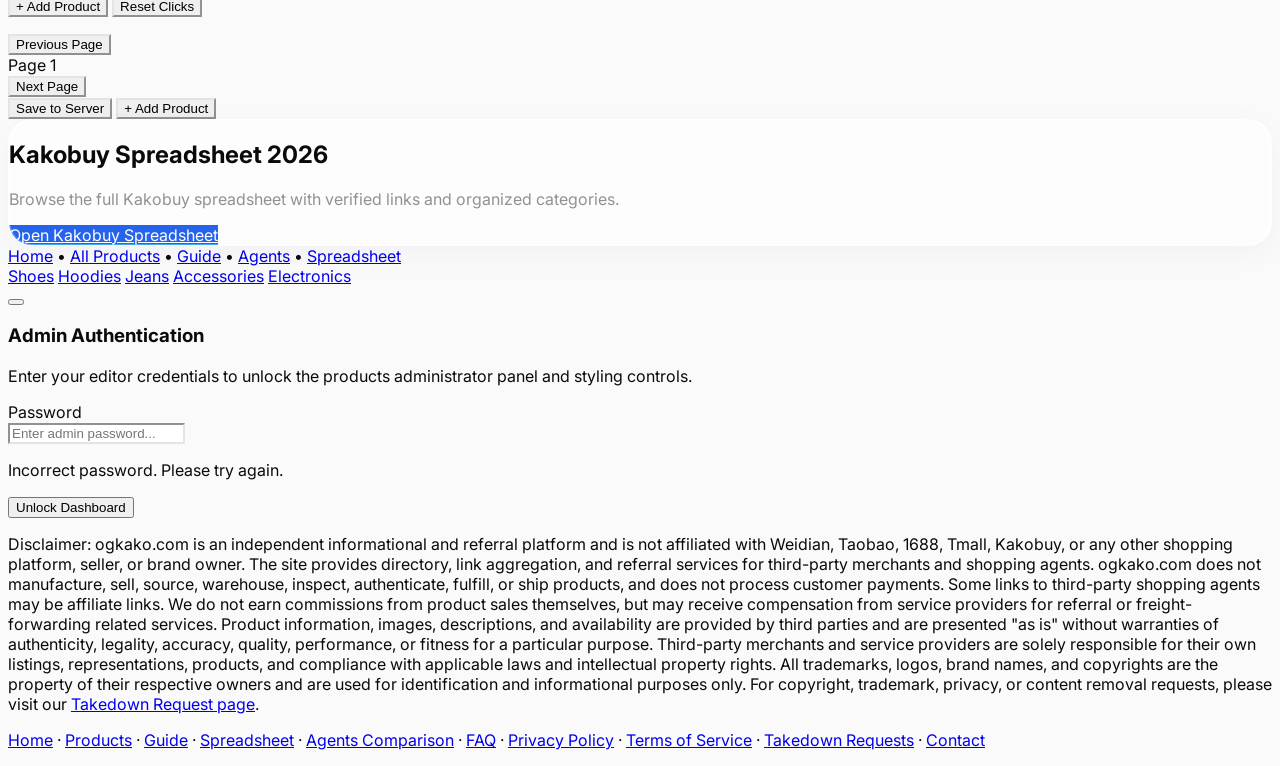
==== commit 73dd8664: "feat: add local Node.js server and implement admin login persistence with UI enhancements" ====
--- a/index.html
+++ b/index.html
@@ -156,40 +156,65 @@
     </section>
 
     <!-- Admin panel -->
-    <section id="adminPanel" class="mt-10 hidden">
-      <div class="rounded-2xl border theme-border bg-white p-5 shadow-sm">
-        <div class="mb-4 flex items-center justify-between">
-          <h2 class="text-lg font-semibold">Products Admin</h2>
+    <section id="adminPanel" class="mt-12 hidden">
+      <div class="rounded-3xl border theme-border bg-white p-6 shadow-xl dark:bg-zinc-900 dark:text-white transition-all duration-300">
+        <div class="mb-6 flex flex-col sm:flex-row sm:items-center justify-between gap-4 border-b theme-border pb-4">
+          <div>
+            <h2 class="text-xl font-bold tracking-tight">System Dashboard</h2>
+            <p class="text-xs theme-muted">Manage catalog configurations, styles, links, and items.</p>
+          </div>
           <div class="flex items-center gap-2">
-            <button id="saveBtn" class="btn rounded-lg border theme-border bg-white px-3 py-1.5 text-sm hover:bg-zinc-50">Save to Server</button>
-            <button id="loadBtn" class="btn rounded-lg border theme-border bg-white px-3 py-1.5 text-sm hover:bg-zinc-50">Reload</button>
-          </div>
-        </div>
-
-        <div class="grid grid-cols-1 md:grid-cols-2 gap-5 md:items-start">
-          <div class="space-y-3 self-start">
-            <h3 class="font-medium">Header (shared config)</h3>
-
-            <label class="block text-sm">Brand / Name
-              <input id="iName" class="mt-1 w-full rounded-xl border theme-border bg-white px-3 py-2 outline-none" />
-            </label>
-
-            <label class="block text-sm">Tagline
-              <input id="iBio" class="mt-1 w-full rounded-xl border theme-border bg-white px-3 py-2 outline-none" />
-            </label>
-
-            <label class="block text-sm">Avatar URL
-              <input id="iAvatar" class="mt-1 w-full rounded-xl border theme-border bg-white px-3 py-2 outline-none" />
-            </label>
-          </div>
-
-          <div class="space-y-3 self-start">
-            <h3 class="font-medium">Theme (shared config)</h3>
-
-            <div class="rounded-xl border theme-border p-3">
-              <div class="grid grid-cols-1 md:grid-cols-2 gap-3">
-                <label class="block text-sm">Font
-                  <select id="iFont" class="mt-1 w-full rounded-xl border theme-border bg-white px-3 py-2 outline-none">
+            <button id="saveBtn" class="btn rounded-xl border theme-border bg-white px-4 py-2 text-sm font-semibold hover:bg-zinc-50 dark:bg-zinc-800 dark:hover:bg-zinc-700 transition">
+              <i class="fa-solid fa-cloud-arrow-up mr-1.5"></i>Save to Server
+            </button>
+            <button id="loadBtn" class="btn rounded-xl border theme-border bg-white px-4 py-2 text-sm font-semibold hover:bg-zinc-50 dark:bg-zinc-800 dark:hover:bg-zinc-700 transition">
+              <i class="fa-solid fa-rotate mr-1.5"></i>Reload
+            </button>
+          </div>
+        </div>
+
+        <!-- Admin Tabs Header -->
+        <div class="mb-6 flex border-b theme-border gap-2 overflow-x-auto pb-px scrollbar-none">
+          <button id="btnTabGeneral" class="admin-tab-btn active px-4 py-2.5 text-sm font-semibold border-b-2 border-blue-600 text-blue-600 dark:text-blue-400 dark:border-blue-400 transition" type="button">
+            <i class="fa-solid fa-sliders mr-2"></i>General & Theme
+          </button>
+          <button id="btnTabLinks" class="admin-tab-btn px-4 py-2.5 text-sm font-semibold border-b-2 border-transparent text-zinc-500 hover:text-zinc-700 dark:text-zinc-400 dark:hover:text-zinc-200 transition" type="button">
+            <i class="fa-solid fa-link mr-2"></i>Category Shortcuts
+          </button>
+          <button id="btnTabProducts" class="admin-tab-btn px-4 py-2.5 text-sm font-semibold border-b-2 border-transparent text-zinc-500 hover:text-zinc-700 dark:text-zinc-400 dark:hover:text-zinc-200 transition" type="button">
+            <i class="fa-solid fa-cubes mr-2"></i>Products Inventory
+          </button>
+        </div>
+
+        <!-- Tab 1: General & Theme Settings -->
+        <div id="adminTab-general" class="admin-tab-content space-y-6">
+          <div class="grid grid-cols-1 md:grid-cols-2 gap-6 items-start">
+            <div class="space-y-4 bg-zinc-50 dark:bg-zinc-800/40 p-5 rounded-2xl border theme-border">
+              <h3 class="font-bold text-sm tracking-wide uppercase text-zinc-400">Header Profile</h3>
+
+              <label class="block text-sm font-medium">Brand / Name
+                <input id="iName" class="mt-1.5 w-full rounded-xl border theme-border bg-white px-3 py-2 outline-none dark:bg-zinc-800 focus:ring-2 focus:ring-blue-500/20" />
+              </label>
+
+              <label class="block text-sm font-medium">Tagline
+                <input id="iBio" class="mt-1.5 w-full rounded-xl border theme-border bg-white px-3 py-2 outline-none dark:bg-zinc-800 focus:ring-2 focus:ring-blue-500/20" />
+              </label>
+
+              <label class="block text-sm font-medium">Avatar URL
+                <input id="iAvatar" class="mt-1.5 w-full rounded-xl border theme-border bg-white px-3 py-2 outline-none dark:bg-zinc-800 focus:ring-2 focus:ring-blue-500/20" />
+              </label>
+
+              <label class="block text-sm font-medium">Admin Security Password
+                <input id="iAdminPassword" type="password" class="mt-1.5 w-full rounded-xl border theme-border bg-white px-3 py-2 outline-none dark:bg-zinc-800 focus:ring-2 focus:ring-blue-500/20" placeholder="••••••••" />
+              </label>
+            </div>
+
+            <div class="space-y-4 bg-zinc-50 dark:bg-zinc-800/40 p-5 rounded-2xl border theme-border">
+              <h3 class="font-bold text-sm tracking-wide uppercase text-zinc-400">Theme Styles</h3>
+
+              <div class="grid grid-cols-1 sm:grid-cols-2 gap-4">
+                <label class="block text-sm font-medium">Font Family
+                  <select id="iFont" class="mt-1.5 w-full rounded-xl border theme-border bg-white px-3 py-2 outline-none dark:bg-zinc-800 focus:ring-2 focus:ring-blue-500/20">
                     <option value="Inter">Inter</option>
                     <option value="Roboto">Roboto</option>
                     <option value="Open Sans">Open Sans</option>
@@ -198,159 +223,161 @@
                   </select>
                 </label>
 
-                <label class="block text-sm">Primary
-                  <input id="iPrimary" type="color" class="mt-1 h-10 w-full rounded-xl border theme-border bg-white px-2 py-1" />
-                </label>
-
-                <label class="block text-sm">Background
-                  <input id="iBg" type="color" class="mt-1 h-10 w-full rounded-xl border theme-border bg-white px-2 py-1" />
-                </label>
-
-                <label class="block text-sm">Text
-                  <input id="iText" type="color" class="mt-1 h-10 w-full rounded-xl border theme-border bg-white px-2 py-1" />
-                </label>
-
-                <label class="block text-sm">Border
-                  <input id="iBorder" type="color" class="mt-1 h-10 w-full rounded-xl border theme-border bg-white px-2 py-1" />
-                </label>
-
-                <label class="block text-sm">Desktop columns (products + links)
-                  <select id="iColsDesktop" class="mt-1 w-full rounded-xl border theme-border bg-white px-3 py-2 outline-none">
-                    <option value="3">3</option>
-                    <option value="4" selected>4</option>
-                    <option value="5">5</option>
-                    <option value="6">6</option>
+                <label class="block text-sm font-medium">Primary Theme Color
+                  <input id="iPrimary" type="color" class="mt-1.5 h-10 w-full rounded-xl border theme-border bg-white px-2 py-1 dark:bg-zinc-800 cursor-pointer" />
+                </label>
+
+                <label class="block text-sm font-medium">Background Color
+                  <input id="iBg" type="color" class="mt-1.5 h-10 w-full rounded-xl border theme-border bg-white px-2 py-1 dark:bg-zinc-800 cursor-pointer" />
+                </label>
+
+                <label class="block text-sm font-medium">Text Color
+                  <input id="iText" type="color" class="mt-1.5 h-10 w-full rounded-xl border theme-border bg-white px-2 py-1 dark:bg-zinc-800 cursor-pointer" />
+                </label>
+
+                <label class="block text-sm font-medium">Border Color
+                  <input id="iBorder" type="color" class="mt-1.5 h-10 w-full rounded-xl border theme-border bg-white px-2 py-1 dark:bg-zinc-800 cursor-pointer" />
+                </label>
+
+                <label class="block text-sm font-medium">Desktop Grid Columns
+                  <select id="iColsDesktop" class="mt-1.5 w-full rounded-xl border theme-border bg-white px-3 py-2 outline-none dark:bg-zinc-800 focus:ring-2 focus:ring-blue-500/20">
+                    <option value="3">3 Columns</option>
+                    <option value="4" selected>4 Columns</option>
+                    <option value="5">5 Columns</option>
+                    <option value="6">6 Columns</option>
                   </select>
                 </label>
 
-                <label class="block text-sm">Title style
-                  <select id="iTitleStyle" class="mt-1 w-full rounded-xl border theme-border bg-white px-3 py-2 outline-none">
-                    <option value="a">Option A (premium gradient)</option>
-                    <option value="b">Option B (embossed outline)</option>
+                <label class="block text-sm font-medium">Title Display Style
+                  <select id="iTitleStyle" class="mt-1.5 w-full rounded-xl border theme-border bg-white px-3 py-2 outline-none dark:bg-zinc-800 focus:ring-2 focus:ring-blue-500/20">
+                    <option value="a">Option A (gradient glow)</option>
+                    <option value="b">Option B (classic solid)</option>
                   </select>
                 </label>
 
-                <label class="inline-flex items-center gap-2 text-sm mt-2">
-                  <input id="iTitleGlow" type="checkbox" class="rounded" />
-                  Title: subtle glow
+                <label class="inline-flex items-center gap-2 text-sm mt-6 font-medium cursor-pointer">
+                  <input id="iTitleGlow" type="checkbox" class="rounded border-zinc-300 text-blue-600 focus:ring-blue-500" />
+                  Title subtle background glow
                 </label>
               </div>
             </div>
-
-            <div class="rounded-xl border theme-border p-3 space-y-2 mt-3">
-              <h3 class="font-medium">Top Warning Banner</h3>
-              <label class="inline-flex items-center gap-2 text-sm">
-                <input id="iBannerEnabled" type="checkbox" class="rounded" />
-                Show warning banner at top of page
+          </div>
+
+          <div class="grid grid-cols-1 md:grid-cols-2 gap-6 items-start">
+            <div class="space-y-4 bg-zinc-50 dark:bg-zinc-800/40 p-5 rounded-2xl border theme-border">
+              <h3 class="font-bold text-sm tracking-wide uppercase text-zinc-400">Notice Banner Settings</h3>
+              
+              <div class="flex flex-wrap gap-4">
+                <label class="inline-flex items-center gap-2 text-sm font-medium cursor-pointer">
+                  <input id="iBannerEnabled" type="checkbox" class="rounded border-zinc-300 text-blue-600 focus:ring-blue-500" />
+                  Enable top banner
+                </label>
+                <label class="inline-flex items-center gap-2 text-sm font-medium cursor-pointer">
+                  <input id="iBannerBold" type="checkbox" class="rounded border-zinc-300 text-blue-600 focus:ring-blue-500" />
+                  Bold banner text
+                </label>
+              </div>
+
+              <label class="block text-sm font-medium">Banner Message (HTML allowed)
+                <textarea id="iBannerText" rows="2" class="mt-1.5 w-full rounded-xl border theme-border bg-white px-3 py-2 outline-none dark:bg-zinc-800 focus:ring-2 focus:ring-blue-500/20"></textarea>
               </label>
-              <label class="inline-flex items-center gap-2 text-sm">
-                <input id="iBannerBold" type="checkbox" class="rounded" />
-                Bold banner text
+
+              <div class="grid grid-cols-3 gap-3">
+                <label class="block text-xs font-semibold uppercase text-zinc-400">Background
+                  <input id="iBannerBg" type="color" class="mt-1 h-9 w-full rounded-lg border theme-border bg-white px-1 py-0.5 dark:bg-zinc-800 cursor-pointer" />
+                </label>
+                <label class="block text-xs font-semibold uppercase text-zinc-400">Text Color
+                  <input id="iBannerTextColor" type="color" class="mt-1 h-9 w-full rounded-lg border theme-border bg-white px-1 py-0.5 dark:bg-zinc-800 cursor-pointer" />
+                </label>
+                <label class="block text-xs font-semibold uppercase text-zinc-400">Border
+                  <input id="iBannerBorderColor" type="color" class="mt-1 h-9 w-full rounded-lg border theme-border bg-white px-1 py-0.5 dark:bg-zinc-800 cursor-pointer" />
+                </label>
+              </div>
+            </div>
+
+            <div class="space-y-4 bg-zinc-50 dark:bg-zinc-800/40 p-5 rounded-2xl border theme-border">
+              <h3 class="font-bold text-sm tracking-wide uppercase text-zinc-400">SEO Page Copy</h3>
+              <label class="block text-sm font-medium">Main Catalog Title
+                <input id="iProductsTitle" class="mt-1.5 w-full rounded-xl border theme-border bg-white px-3 py-2 outline-none dark:bg-zinc-800 focus:ring-2 focus:ring-blue-500/20" placeholder="Kakobuy Products — Verified Picks" />
               </label>
-              <label class="block text-sm">Banner Text
-                <textarea id="iBannerText" rows="2" class="mt-1 w-full rounded-xl border theme-border bg-white px-3 py-2 outline-none"></textarea>
+              <label class="block text-sm font-medium">Catalog Subtitle Tagline
+                <input id="iProductsSubtitle" class="mt-1.5 w-full rounded-xl border theme-border bg-white px-3 py-2 outline-none dark:bg-zinc-800 focus:ring-2 focus:ring-blue-500/20" placeholder="Curated items with images..." />
               </label>
-              <div class="grid grid-cols-1 md:grid-cols-3 gap-3">
-                <label class="block text-sm">Background
-                  <input id="iBannerBg" type="color" class="mt-1 h-10 w-full rounded-xl border theme-border bg-white px-2 py-1" />
-                </label>
-                <label class="block text-sm">Text Color
-                  <input id="iBannerTextColor" type="color" class="mt-1 h-10 w-full rounded-xl border theme-border bg-white px-2 py-1" />
-                </label>
-                <label class="block text-sm">Border Color
-                  <input id="iBannerBorderColor" type="color" class="mt-1 h-10 w-full rounded-xl border theme-border bg-white px-2 py-1" />
-                </label>
-              </div>
-              <p class="text-xs theme-muted">HTML is allowed in banner text.</p>
-            </div>
-
-            <div class="rounded-xl border theme-border p-3 space-y-2 mt-3">
-              <h3 class="font-medium">Products Page Text</h3>
-              <label class="block text-sm">Page Title
-                <input id="iProductsTitle" class="mt-1 w-full rounded-xl border theme-border bg-white px-3 py-2 outline-none" placeholder="Kakobuy Products — Verified Picks" />
-              </label>
-              <label class="block text-sm">Page Subtitle
-                <input id="iProductsSubtitle" class="mt-1 w-full rounded-xl border theme-border bg-white px-3 py-2 outline-none" placeholder="Curated items with images..." />
-              </label>
-            </div>
-          </div>
-        </div>
-
-        <!-- Category Links editor -->
-        <details class="mt-6 rounded-xl border theme-border bg-white-50 p-4 space-y-3">
-          <summary class="cursor-pointer list-none font-medium text-base flex items-center justify-between">
-            <span>Category Link Cards (shown above products)</span>
-            <span class="text-xs theme-muted">Click to expand/collapse</span>
-          </summary>
+            </div>
+          </div>
+        </div>
+
+        <!-- Tab 2: Category Link Cards -->
+        <div id="adminTab-links" class="admin-tab-content hidden space-y-4">
+          <div class="flex flex-col sm:flex-row sm:items-center sm:justify-between gap-4 bg-zinc-50 dark:bg-zinc-800/40 p-4 rounded-2xl border theme-border">
+            <div>
+              <h3 class="font-semibold text-sm">Quick Category Shortcut Cards</h3>
+              <p class="text-xs theme-muted">These card blocks appear when a specific category is activated.</p>
+            </div>
+            <div class="flex items-center gap-2">
+              <button id="addCatLinkBtn" class="rounded-xl border theme-border bg-white px-4 py-2 text-sm font-semibold hover:bg-zinc-50 dark:bg-zinc-800 dark:hover:bg-zinc-700 transition">+ Add Link Card</button>
+              <select id="iCatLinksFilter" class="rounded-xl border theme-border bg-white px-3 py-2 text-sm outline-none dark:bg-zinc-800">
+                <option value="">All Categories</option>
+              </select>
+            </div>
+          </div>
         
-          <div class="mt-3 flex flex-col sm:flex-row sm:items-center sm:justify-between gap-2">
-            <h3 class="font-medium">Category Link Cards (shown above products)</h3>
-            <div class="flex items-center gap-2">
-              <button id="addCatLinkBtn" class="rounded-xl border theme-border bg-white px-3 py-2 text-sm hover:bg-zinc-50">+ Add Link Card</button>
-              <select id="iCatLinksFilter" class="rounded-xl border theme-border bg-white px-3 py-2 text-sm outline-none">
-                <option value="">All categories</option>
-              </select>
-            </div>
-          </div>
-        
-          <ul id="catLinksEditor" class="space-y-2"></ul>
-        
-          <p class="mt-2 text-xs theme-muted">
-            These cards appear when a category is selected (or when the URL has <code>?cat=CategoryName</code>).
-          </p>
-        </details>
-
-        <div class="mt-6 rounded-xl border theme-border bg-pink-50 p-4 space-y-3">
-          <div class="flex flex-col md:flex-row md:items-center md:justify-between gap-2">
-            <h3 class="font-medium">Products</h3>
+          <ul id="catLinksEditor" class="grid grid-cols-1 gap-4"></ul>
+        </div>
+
+        <!-- Tab 3: Products Manager -->
+        <div id="adminTab-products" class="admin-tab-content hidden space-y-4">
+          <div class="flex flex-col xl:flex-row xl:items-center xl:justify-between gap-4 bg-zinc-50 dark:bg-zinc-800/40 p-4 rounded-2xl border theme-border">
+            <div>
+              <h3 class="font-semibold text-sm">Products Directory</h3>
+              <p class="text-xs theme-muted">Configure and position listing item details, pricing, and URLs.</p>
+            </div>
 
             <!-- admin find box (jump to # / text) -->
-            <div class="flex flex-col sm:flex-row sm:items-center gap-2">
-              <div class="flex items-center gap-2 bg-blue-50 border border-blue-200 rounded-xl px-2 py-1">
-                <input id="adminFind" class="w-64 rounded-lg bg-white px-3 py-2 text-sm outline-none"
-                       placeholder="🔍 Jump to # (e.g. 500) or search..." />
-                <button id="adminFindBtn" class="rounded-lg bg-blue-600 text-white px-3 py-2 text-sm hover:bg-blue-700">
-                  Go
+            <div class="flex flex-wrap items-center gap-2">
+              <div class="flex items-center gap-1.5 bg-white border theme-border rounded-xl px-2 py-1.5 dark:bg-zinc-800">
+                <input id="adminFind" class="w-48 sm:w-64 bg-transparent px-2 text-sm outline-none"
+                       placeholder="🔍 Jump to # (e.g. 5) or search..." />
+                <button id="adminFindBtn" class="rounded-lg bg-blue-600 text-white px-3 py-1 text-sm font-semibold hover:bg-blue-700 transition">
+                  Search
                 </button>
               </div>
 
               <div class="flex items-center gap-2">
-                <button id="addProductBtn" class="rounded-xl border theme-border bg-white px-3 py-2 text-sm hover:bg-zinc-50">+ Add Product</button>
-                <button id="resetProductClicksBtn" class="rounded-xl border theme-border bg-white px-3 py-2 text-sm hover:bg-rose-50">Reset Clicks</button>
+                <button id="addProductBtn" class="rounded-xl border theme-border bg-white px-4 py-2 text-sm font-semibold hover:bg-zinc-50 dark:bg-zinc-800 dark:hover:bg-zinc-700 transition">+ Add Product</button>
+                <button id="resetProductClicksBtn" class="rounded-xl border theme-border bg-white px-4 py-2 text-sm font-semibold hover:bg-rose-50 dark:bg-zinc-800 dark:hover:bg-rose-900/20 text-rose-600 transition">Reset Clicks</button>
               </div>
             </div>
           </div>
 
-          <ul id="productsEditor" class="space-y-2"></ul>
-          <div id="adminPager" class="mt-4 flex items-center justify-between gap-3">
-            <button id="adminPrevPage" class="rounded-xl border theme-border bg-white px-3 py-2 text-sm hover:bg-zinc-50">
-              Previous
+          <ul id="productsEditor" class="grid grid-cols-1 gap-4"></ul>
+          
+          <div id="adminPager" class="flex items-center justify-between gap-3 bg-zinc-50 dark:bg-zinc-800/40 p-3 rounded-2xl border theme-border">
+            <button id="adminPrevPage" class="rounded-xl border theme-border bg-white px-4 py-2 text-sm font-semibold hover:bg-zinc-50 dark:bg-zinc-800 dark:hover:bg-zinc-700 transition">
+              <i class="fa-solid fa-chevron-left mr-1"></i>Previous Page
             </button>
 
-            <div class="text-sm theme-muted">
-              Page <b id="adminPageNum">1</b>
-            </div>
-
-            <button id="adminNextPage" class="rounded-xl border theme-border bg-white px-3 py-2 text-sm hover:bg-zinc-50">
-              Next
+            <div class="text-sm font-semibold">
+              Page <span id="adminPageNum" class="text-blue-600 dark:text-blue-400">1</span>
+            </div>
+
+            <button id="adminNextPage" class="rounded-xl border theme-border bg-white px-4 py-2 text-sm font-semibold hover:bg-zinc-50 dark:bg-zinc-800 dark:hover:bg-zinc-700 transition">
+              Next Page<i class="fa-solid fa-chevron-right ml-1"></i>
             </button>
           </div>
 
           <!-- bottom add button so you don’t have to scroll up -->
-          <div class="pt-3 flex justify-between">
-            <button id="saveBtnBottom" class="btn rounded-xl border theme-border bg-white px-3 py-2 text-sm hover:bg-zinc-50">
-              Save to Server
+          <div class="pt-2 flex justify-between">
+            <button id="saveBtnBottom" class="btn rounded-xl border theme-border bg-white px-4 py-2 text-sm font-semibold hover:bg-zinc-50 dark:bg-zinc-800 dark:hover:bg-zinc-700 transition">
+              <i class="fa-solid fa-cloud-arrow-up mr-1.5"></i>Save to Server
             </button>
           
-            <button id="addProductBtnBottom" class="rounded-xl border theme-border bg-white px-3 py-2 text-sm hover:bg-zinc-50">
+            <button id="addProductBtnBottom" class="rounded-xl border theme-border bg-white px-4 py-2 text-sm font-semibold hover:bg-zinc-50 dark:bg-zinc-800 dark:hover:bg-zinc-700 transition">
               + Add Product
             </button>
           </div>
-          <p class="mt-2 text-xs theme-muted">
-            Fields: <code>borderColor</code> (outline), <code>textColor</code> (text), <code>priceColor</code> (price), and product name supports line breaks.
-            <span class="ml-2">Admin numbering is shown on cards + rows while in admin mode.</span>
-          </p>
-        </div>    
+        </div>
+      </div>
     </section>
     
     <section class="theme-card mt-10 max-w-3xl mx-auto p-6 text-center">
@@ -578,6 +605,49 @@
     </li>
   </template>
 
+  <!-- Admin Login Modal -->
+  <div id="adminLoginModal" class="fixed inset-0 z-[100] hidden items-center justify-center p-4 bg-black/60 backdrop-blur-sm opacity-0 transition-opacity duration-300">
+    <div class="relative w-full max-w-md scale-95 transform rounded-2xl border theme-border bg-white p-6 shadow-2xl transition-all duration-300 dark:bg-zinc-900 dark:text-white">
+      <button id="closeLoginModal" class="absolute top-4 right-4 text-zinc-400 hover:text-zinc-600 dark:hover:text-zinc-200" type="button">
+        <i class="fa-solid fa-xmark text-lg"></i>
+      </button>
+      
+      <div class="flex flex-col items-center text-center">
+        <div class="mb-4 flex h-12 w-12 items-center justify-center rounded-full bg-blue-100 text-blue-600 dark:bg-blue-900/30 dark:text-blue-400 animate-pulse">
+          <i class="fa-solid fa-lock text-xl"></i>
+        </div>
+        <h3 class="text-xl font-bold tracking-tight">Admin Authentication</h3>
+        <p class="mt-2 text-sm text-zinc-500 dark:text-zinc-400">
+          Enter your editor credentials to unlock the products administrator panel and styling controls.
+        </p>
+      </div>
+
+      <form id="adminLoginForm" class="mt-6 space-y-4">
+        <div>
+          <label for="adminPasswordInput" class="block text-xs font-semibold uppercase tracking-wider text-zinc-500 dark:text-zinc-400">
+            Password
+          </label>
+          <div class="relative mt-2">
+            <span class="absolute inset-y-0 left-0 flex items-center pl-3 text-zinc-400">
+              <i class="fa-solid fa-key"></i>
+            </span>
+            <input id="adminPasswordInput" type="password" required
+                   class="w-full rounded-xl border theme-border bg-zinc-50 pl-10 pr-4 py-2.5 text-sm outline-none focus:ring-2 focus:ring-blue-500/20 dark:bg-zinc-800"
+                   placeholder="Enter admin password..." />
+          </div>
+          <p id="loginErrorMsg" class="mt-2 hidden text-xs text-rose-500 font-medium">
+            <i class="fa-solid fa-circle-exclamation mr-1"></i> Incorrect password. Please try again.
+          </p>
+        </div>
+
+        <button type="submit" 
+                class="w-full rounded-xl bg-blue-600 px-4 py-2.5 text-sm font-semibold text-white shadow-lg hover:bg-blue-700 active:scale-[0.98] transition">
+          Unlock Dashboard
+        </button>
+      </form>
+    </div>
+  </div>
+
   <!-- Footer Placeholder -->
   <div id="footer-placeholder"></div>
 
--- a/styles.css
+++ b/styles.css
@@ -17,19 +17,17 @@
 
 /* Card styles */
 .theme-card {
-  background: #ffffff;
-  border-radius: 1.25rem;
-  border: 1px solid rgba(148, 163, 184, 0.55);
-  box-shadow:
-    0 8px 20px rgba(15, 23, 42, 0.06),
-    0 1px 0 rgba(148, 163, 184, 0.25);
+  background: rgba(255, 255, 255, 0.55);
+  backdrop-filter: blur(16px);
+  -webkit-backdrop-filter: blur(16px);
+  border-radius: 1.5rem;
+  border: 1px solid rgba(255, 255, 255, 0.45);
+  box-shadow: 
+    0 8px 32px 0 rgba(31, 38, 135, 0.04),
+    inset 0 1px 0 rgba(255, 255, 255, 0.6);
   overflow: hidden;
   position: relative;
-  transition:
-    transform 0.18s ease,
-    box-shadow 0.22s ease,
-    border-color 0.18s ease,
-    background-color 0.18s ease;
+  transition: all 0.4s cubic-bezier(0.16, 1, 0.3, 1);
 }
 .theme-card::after {
   content: "";
@@ -37,16 +35,16 @@
   inset: 0;
   pointer-events: none;
   border-radius: inherit;
-  border: 1px solid rgba(255, 255, 255, 0.6);
-  mix-blend-mode: soft-light;
+  border: 1px solid rgba(255, 255, 255, 0.7);
+  mix-blend-mode: overlay;
 }
 .theme-card:hover {
-  transform: translateY(-4px);
-  box-shadow:
-    0 26px 60px rgba(15, 23, 42, 0.22),
-    0 0 0 1px rgba(37, 99, 235, 0.35);
-  border-color: rgba(37, 99, 235, 0.55);
-  background-color: #f9fafb;
+  transform: translateY(-6px) scale(1.015);
+  background: rgba(255, 255, 255, 0.85);
+  border-color: var(--primary);
+  box-shadow: 
+    0 20px 40px rgba(15, 23, 42, 0.12),
+    0 0 25px rgba(37, 99, 235, 0.2);
 }
 
 .icon-btn {
@@ -297,11 +295,26 @@
 body.dark-mode main,
 body.dark-mode header,
 body.dark-mode footer {
-  background: #0b1120 !important;
-  color: #f8fafc !important;
-}
-
-body.dark-mode .theme-card,
+  background: #030712 !important;
+  color: #f3f4f6 !important;
+}
+
+body.dark-mode .theme-card {
+  background: rgba(17, 24, 39, 0.45) !important;
+  border-color: rgba(255, 255, 255, 0.08) !important;
+  box-shadow: 
+    0 8px 32px 0 rgba(0, 0, 0, 0.3),
+    inset 0 1px 0 rgba(255, 255, 255, 0.05) !important;
+}
+
+body.dark-mode .theme-card:hover {
+  background: rgba(17, 24, 39, 0.7) !important;
+  border-color: var(--primary) !important;
+  box-shadow: 
+    0 20px 40px rgba(0, 0, 0, 0.5),
+    0 0 25px rgba(37, 99, 235, 0.3) !important;
+}
+
 body.dark-mode input,
 body.dark-mode textarea,
 body.dark-mode select,
@@ -446,3 +459,97 @@
 body.dark-mode #emptyState .font-semibold {
   color: #f8fafc !important;
 }
+
+/* ===== ADMIN LOCK & TAB STYLES ===== */
+#adminLoginModal {
+  transition: opacity 0.3s ease;
+}
+
+#adminLoginModal.flex {
+  display: flex;
+}
+
+@keyframes lockWiggle {
+  0%, 100% { transform: rotate(0deg); }
+  20% { transform: rotate(-12deg); }
+  40% { transform: rotate(10deg); }
+  60% { transform: rotate(-6deg); }
+  80% { transform: rotate(4deg); }
+}
+
+#adminLoginModal .animate-pulse i {
+  animation: lockWiggle 1.4s ease-in-out infinite;
+}
+
+.scrollbar-none::-webkit-scrollbar {
+  display: none;
+}
+.scrollbar-none {
+  -ms-overflow-style: none;
+  scrollbar-width: none;
+}
+
+.admin-tab-btn {
+  position: relative;
+  transition: all 0.3s cubic-bezier(0.16, 1, 0.3, 1);
+}
+
+.admin-tab-btn.active {
+  color: #2563eb !important;
+}
+body.dark-mode .admin-tab-btn.active {
+  color: #3b82f6 !important;
+}
+
+/* Glassmorphism background tweaks */
+header.sticky {
+  background: rgba(255, 255, 255, 0.7) !important;
+  backdrop-filter: blur(20px) saturate(190%);
+  -webkit-backdrop-filter: blur(20px) saturate(190%);
+  box-shadow: 0 4px 30px rgba(0, 0, 0, 0.02);
+}
+body.dark-mode header.sticky {
+  background: rgba(3, 7, 18, 0.7) !important;
+  backdrop-filter: blur(20px) saturate(190%);
+  -webkit-backdrop-filter: blur(20px) saturate(190%);
+}
+
+#catPills button {
+  transition: all 0.3s cubic-bezier(0.16, 1, 0.3, 1);
+}
+#catPills button:hover {
+  transform: translateY(-2px) scale(1.03);
+  box-shadow: 0 6px 20px rgba(0, 0, 0, 0.06);
+}
+#catPills button.theme-cta {
+  background: linear-gradient(135deg, var(--primary), color-mix(in srgb, var(--primary) 80%, #000 20%)) !important;
+  box-shadow: 0 4px 14px rgba(37, 99, 235, 0.25);
+  border: none !important;
+}
+body.dark-mode #catPills button.theme-cta {
+  background: linear-gradient(135deg, var(--primary), color-mix(in srgb, var(--primary) 85%, #fff 15%)) !important;
+  box-shadow: 0 4px 16px rgba(59, 130, 246, 0.3);
+}
+
+/* Scrollbar styling */
+::-webkit-scrollbar {
+  width: 8px;
+  height: 8px;
+}
+::-webkit-scrollbar-track {
+  background: transparent;
+}
+::-webkit-scrollbar-thumb {
+  background: rgba(156, 163, 175, 0.3);
+  border-radius: 9999px;
+}
+::-webkit-scrollbar-thumb:hover {
+  background: rgba(156, 163, 175, 0.5);
+}
+body.dark-mode ::-webkit-scrollbar-thumb {
+  background: rgba(75, 85, 99, 0.4);
+}
+body.dark-mode ::-webkit-scrollbar-thumb:hover {
+  background: rgba(75, 85, 99, 0.6);
+}
+
